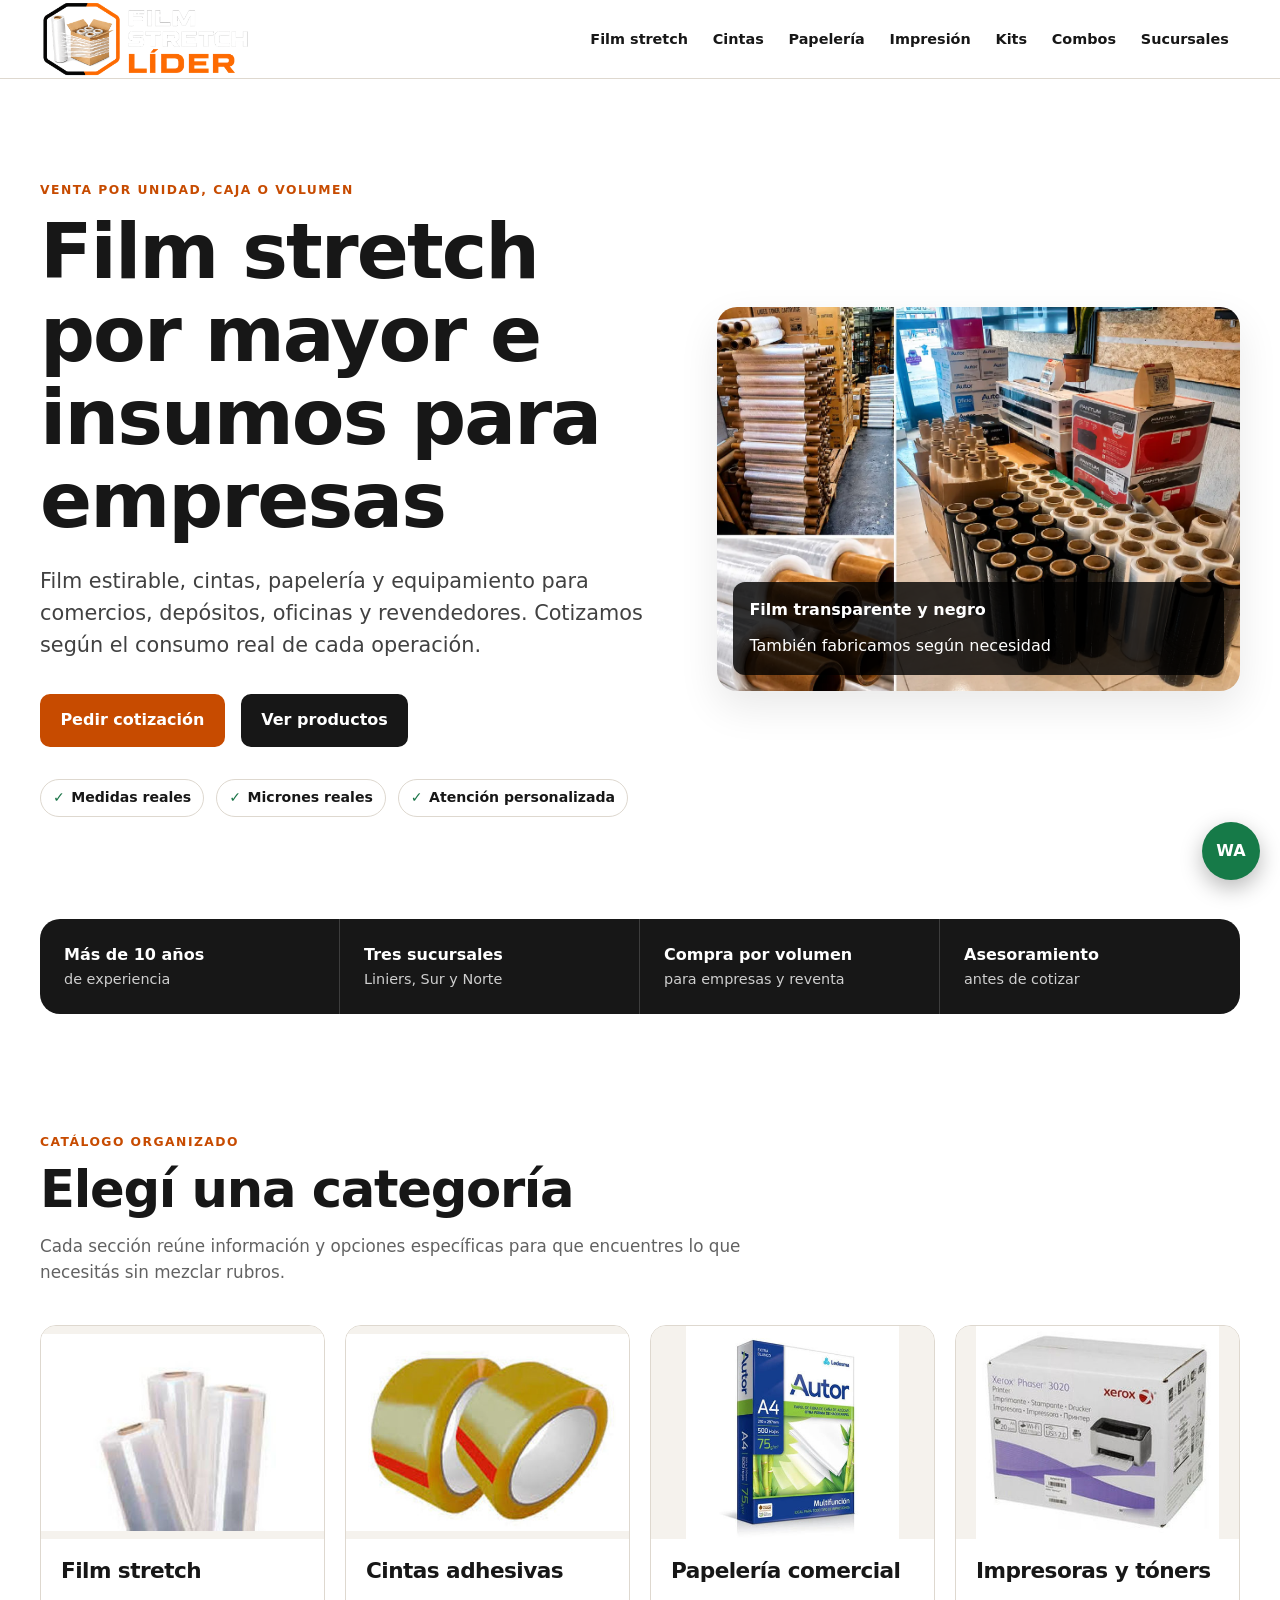
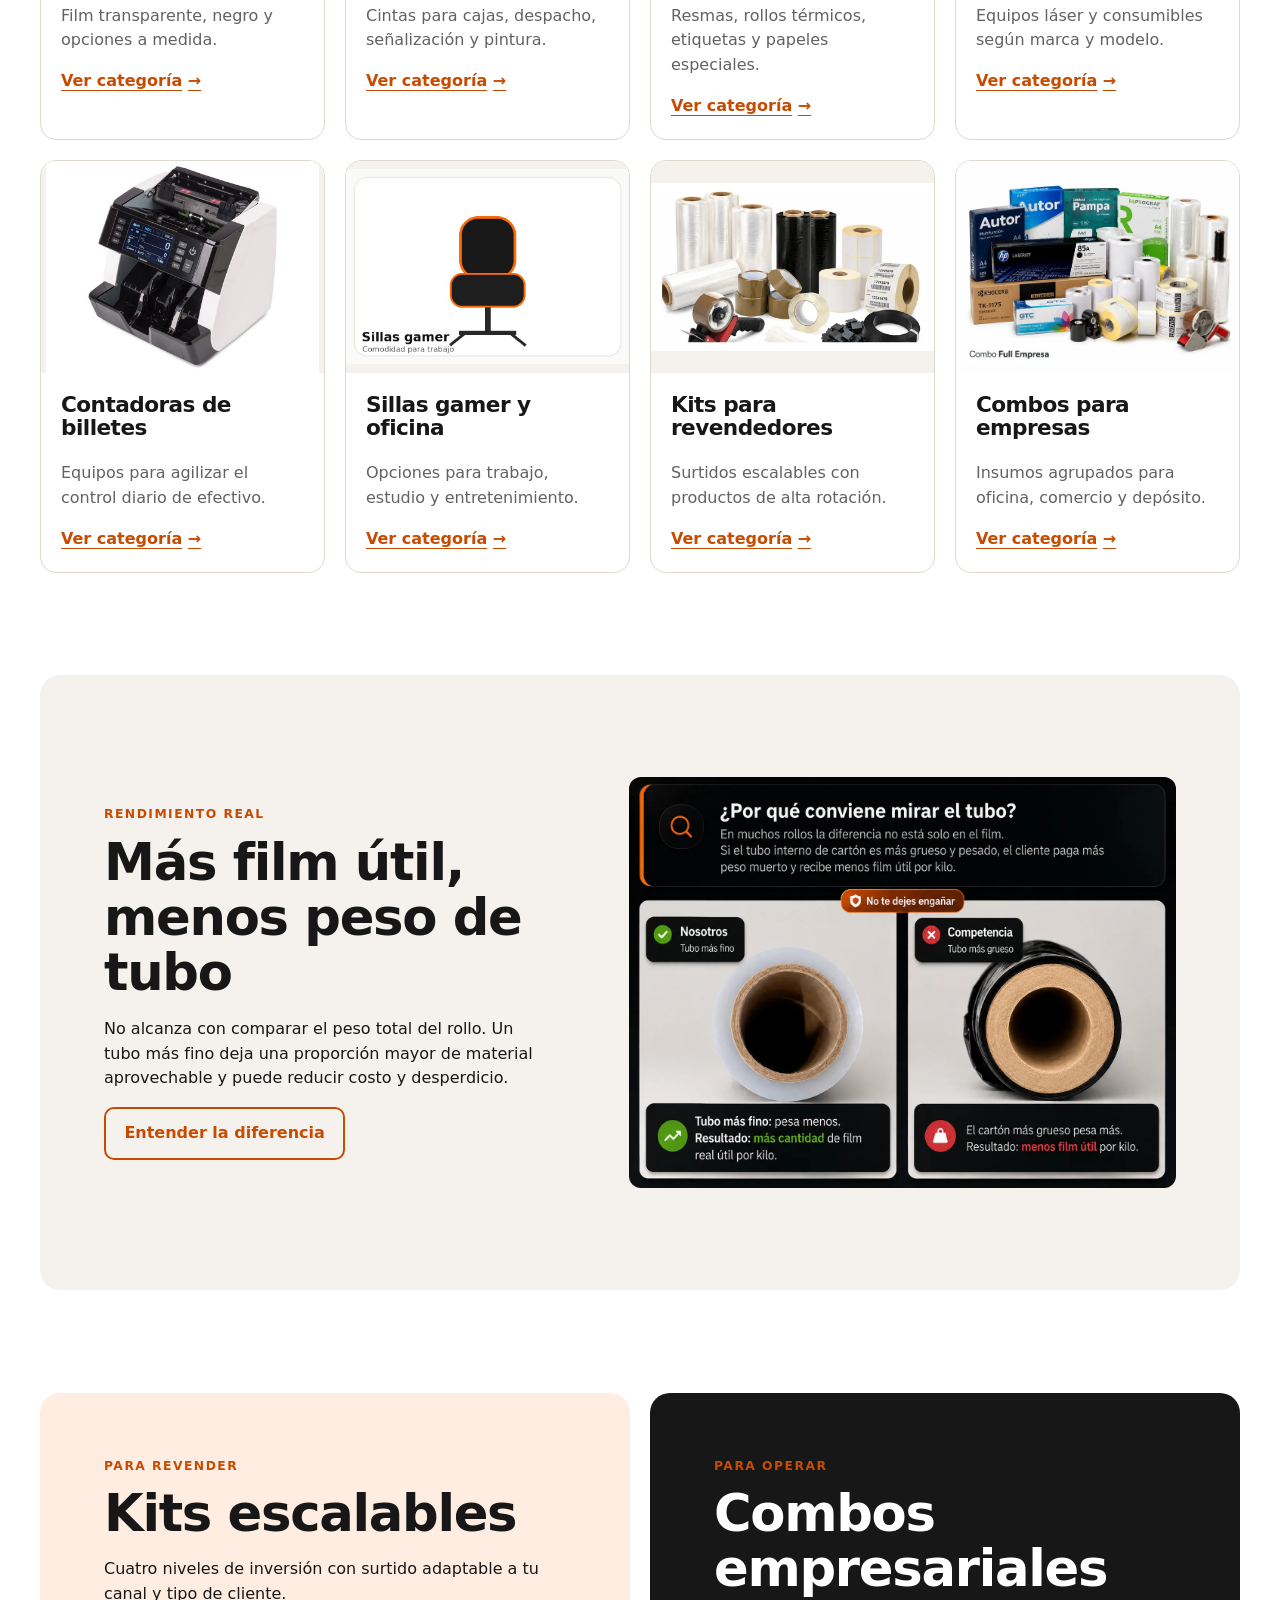
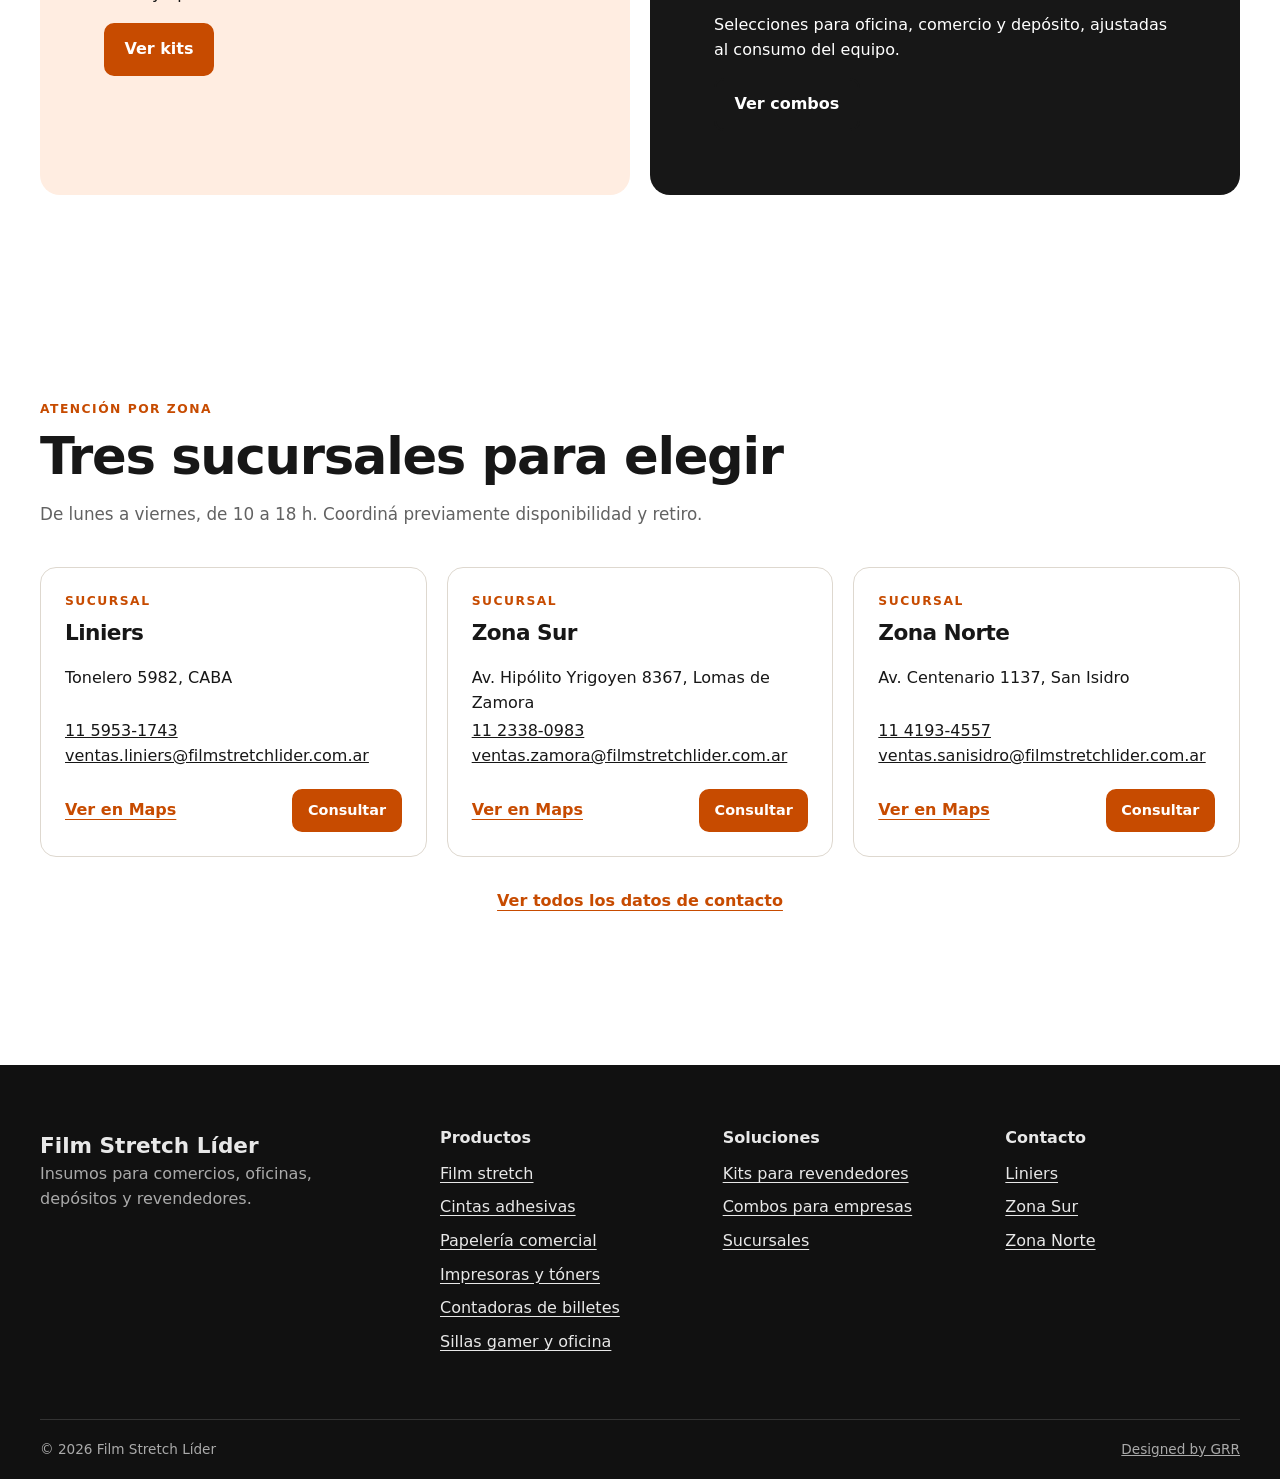
==== index.html @ 5ae06476 "Revisión integral del sitio Film Stretch Líder" ====
<!DOCTYPE html><html lang="es-AR"><head>
  <meta charset="utf-8"><meta name="viewport" content="width=device-width, initial-scale=1">
  <title>Film stretch por mayor e insumos | Film Stretch Líder</title><meta name="description" content="Film stretch por mayor y a medida, cintas, papelería, impresoras y otros insumos para comercios, depósitos, oficinas y revendedores."><meta name="robots" content="index,follow">
  <link rel="canonical" href="https://www.filmstretchlider.com.ar/"><link rel="icon" type="image/png" href="assets/favicon.png">
  <meta name="theme-color" content="#111111"><meta property="og:locale" content="es_AR"><meta property="og:type" content="website">
  <meta property="og:title" content="Film stretch por mayor e insumos | Film Stretch Líder"><meta property="og:description" content="Film stretch por mayor y a medida, cintas, papelería, impresoras y otros insumos para comercios, depósitos, oficinas y revendedores."><meta property="og:url" content="https://www.filmstretchlider.com.ar/"><meta property="og:image" content="https://www.filmstretchlider.com.ar/assets/hero-collage.webp">
  <meta name="twitter:card" content="summary_large_image"><meta name="twitter:title" content="Film stretch por mayor e insumos | Film Stretch Líder"><meta name="twitter:description" content="Film stretch por mayor y a medida, cintas, papelería, impresoras y otros insumos para comercios, depósitos, oficinas y revendedores."><meta name="twitter:image" content="https://www.filmstretchlider.com.ar/assets/hero-collage.webp">
  <link rel="stylesheet" href="styles.css">
  <script type="application/ld+json">{"@context":"https://schema.org","@graph":[{"@type":"Organization","@id":"https://www.filmstretchlider.com.ar/#organization","name":"Film Stretch Líder","url":"https://www.filmstretchlider.com.ar/","logo":"https://www.filmstretchlider.com.ar/assets/logo-filmstretchlider.png","email":"ventas.liniers@filmstretchlider.com.ar","contactPoint":[{"@type":"ContactPoint","telephone":"+54 9 11 5953-1743","contactType":"ventas","areaServed":"AR","availableLanguage":"Spanish"},{"@type":"ContactPoint","telephone":"+54 9 11 2338-0983","contactType":"ventas","areaServed":"AR","availableLanguage":"Spanish"},{"@type":"ContactPoint","telephone":"+54 9 11 4193-4557","contactType":"ventas","areaServed":"AR","availableLanguage":"Spanish"}]},{"@type":"WebSite","@id":"https://www.filmstretchlider.com.ar/#website","url":"https://www.filmstretchlider.com.ar/","name":"Film Stretch Líder","publisher":{"@id":"https://www.filmstretchlider.com.ar/#organization"},"inLanguage":"es-AR"}]}</script>
</head><body>
<header class="site-header" data-site-header>
  <a class="skip-link" href="#contenido">Saltar al contenido</a>
  <div class="header-inner">
    <a class="brand-logo" href="index.html" aria-label="Film Stretch Líder — Inicio"><img src="assets/logo-filmstretchlider.png" width="760" height="281" alt="Film Stretch Líder" fetchpriority="high" decoding="async"></a>
    <button class="menu-toggle" type="button" aria-expanded="false" aria-controls="main-nav"><span aria-hidden="true">☰</span> Menú</button>
    <nav id="main-nav" class="main-nav" aria-label="Navegación principal">
      <a href="film-stretch/">Film stretch</a><a href="cintas-adhesivas/">Cintas</a><a href="papeleria-comercial/">Papelería</a><a href="impresoras-toners/">Impresión</a><a href="kits-revendedores/">Kits</a><a href="combos-empresas/">Combos</a><a href="sucursales/">Sucursales</a>
    </nav>
  </div>
</header><main id="contenido">
  <section class="home-hero"><div class="hero-copy"><p class="kicker">Venta por unidad, caja o volumen</p><h1>Film stretch por mayor e insumos para empresas</h1><p class="lead">Film estirable, cintas, papelería y equipamiento para comercios, depósitos, oficinas y revendedores. Cotizamos según el consumo real de cada operación.</p><div class="hero-actions"><button class="button js-open-whatsapp" type="button" data-product="cotización general">Pedir cotización</button><a class="button button-dark" href="#categorias">Ver productos</a></div><ul class="check-list horizontal"><li>Medidas reales</li><li>Micrones reales</li><li>Atención personalizada</li></ul></div><div class="hero-collage"><img src="assets/hero-collage.webp" width="1200" height="882" alt="Film stretch, cintas y papelería disponibles" fetchpriority="high" decoding="async"><div><strong>Film transparente y negro</strong><span>También fabricamos según necesidad</span></div></div></section>
  <section class="proof"><div><strong>Más de 10 años</strong><span>de experiencia</span></div><div><strong>Tres sucursales</strong><span>Liniers, Sur y Norte</span></div><div><strong>Compra por volumen</strong><span>para empresas y reventa</span></div><div><strong>Asesoramiento</strong><span>antes de cotizar</span></div></section>
  <section class="section" id="categorias"><div class="section-heading"><p class="kicker">Catálogo organizado</p><h2>Elegí una categoría</h2><p>Cada sección reúne información y opciones específicas para que encuentres lo que necesitás sin mezclar rubros.</p></div><div class="category-grid"><article class="category-card"><a class="card-media" href="film-stretch/"><img src="assets/film-stretch-3rollos.jpg" width="414" height="287" alt="Film stretch" loading="lazy" decoding="async"></a><div class="card-body"><h3><a href="film-stretch/">Film stretch</a></h3><p>Film transparente, negro y opciones a medida.</p><a class="text-link" href="film-stretch/">Ver categoría <span aria-hidden="true">→</span></a></div></article><article class="category-card"><a class="card-media" href="cintas-adhesivas/"><img src="assets/cinta-embalar.jpg" width="414" height="287" alt="Cintas adhesivas" loading="lazy" decoding="async"></a><div class="card-body"><h3><a href="cintas-adhesivas/">Cintas adhesivas</a></h3><p>Cintas para cajas, despacho, señalización y pintura.</p><a class="text-link" href="cintas-adhesivas/">Ver categoría <span aria-hidden="true">→</span></a></div></article><article class="category-card"><a class="card-media" href="papeleria-comercial/"><img src="assets/autor-a4-75g.jpg" width="415" height="415" alt="Papelería comercial" loading="lazy" decoding="async"></a><div class="card-body"><h3><a href="papeleria-comercial/">Papelería comercial</a></h3><p>Resmas, rollos térmicos, etiquetas y papeles especiales.</p><a class="text-link" href="papeleria-comercial/">Ver categoría <span aria-hidden="true">→</span></a></div></article><article class="category-card"><a class="card-media" href="impresoras-toners/"><img src="assets/xerox-3020-wifi.jpg" width="415" height="362" alt="Impresoras y tóners" loading="lazy" decoding="async"></a><div class="card-body"><h3><a href="impresoras-toners/">Impresoras y tóners</a></h3><p>Equipos láser y consumibles según marca y modelo.</p><a class="text-link" href="impresoras-toners/">Ver categoría <span aria-hidden="true">→</span></a></div></article><article class="category-card"><a class="card-media" href="contadoras-billetes/"><img src="assets/contadora-billetes.jpg" width="900" height="700" alt="Contadoras de billetes" loading="lazy" decoding="async"></a><div class="card-body"><h3><a href="contadoras-billetes/">Contadoras de billetes</a></h3><p>Equipos para agilizar el control diario de efectivo.</p><a class="text-link" href="contadoras-billetes/">Ver categoría <span aria-hidden="true">→</span></a></div></article><article class="category-card"><a class="card-media" href="sillas-gamer/"><img src="assets/sillas-gamer.jpg" width="900" height="620" alt="Sillas gamer y oficina" loading="lazy" decoding="async"></a><div class="card-body"><h3><a href="sillas-gamer/">Sillas gamer y oficina</a></h3><p>Opciones para trabajo, estudio y entretenimiento.</p><a class="text-link" href="sillas-gamer/">Ver categoría <span aria-hidden="true">→</span></a></div></article><article class="category-card"><a class="card-media" href="kits-revendedores/"><img src="assets/kit-seller-final.webp" width="876" height="520" alt="Kits para revendedores" loading="lazy" decoding="async"></a><div class="card-body"><h3><a href="kits-revendedores/">Kits para revendedores</a></h3><p>Surtidos escalables con productos de alta rotación.</p><a class="text-link" href="kits-revendedores/">Ver categoría <span aria-hidden="true">→</span></a></div></article><article class="category-card"><a class="card-media" href="combos-empresas/"><img src="assets/combo-full-empresa-final.webp" width="693" height="520" alt="Combos para empresas" loading="lazy" decoding="async"></a><div class="card-body"><h3><a href="combos-empresas/">Combos para empresas</a></h3><p>Insumos agrupados para oficina, comercio y depósito.</p><a class="text-link" href="combos-empresas/">Ver categoría <span aria-hidden="true">→</span></a></div></article></div></section>
  <section class="section comparison"><div><p class="kicker">Rendimiento real</p><h2>Más film útil, menos peso de tubo</h2><p>No alcanza con comparar el peso total del rollo. Un tubo más fino deja una proporción mayor de material aprovechable y puede reducir costo y desperdicio.</p><a class="button button-outline" href="film-stretch/">Entender la diferencia</a></div><img src="assets/comparativa-tubos-filmstretchlider-final.webp" width="1448" height="1086" alt="Comparación real de tubos de film stretch" loading="lazy" decoding="async"></section>
  <section class="section audience"><article><p class="kicker">Para revender</p><h2>Kits escalables</h2><p>Cuatro niveles de inversión con surtido adaptable a tu canal y tipo de cliente.</p><a class="button" href="kits-revendedores/">Ver kits</a></article><article><p class="kicker">Para operar</p><h2>Combos empresariales</h2><p>Selecciones para oficina, comercio y depósito, ajustadas al consumo del equipo.</p><a class="button button-dark" href="combos-empresas/">Ver combos</a></article></section>
  <section class="section" id="sucursales"><div class="section-heading"><p class="kicker">Atención por zona</p><h2>Tres sucursales para elegir</h2><p>De lunes a viernes, de 10 a 18 h. Coordiná previamente disponibilidad y retiro.</p></div><div class="branch-grid"><article class="branch-card"><p class="kicker">Sucursal</p><h3>Liniers</h3><address>Tonelero 5982, CABA</address><p><a href="tel:+5491159531743">11&nbsp;5953&#8209;1743</a><br><a href="mailto:ventas.liniers@filmstretchlider.com.ar">ventas.liniers@filmstretchlider.com.ar</a></p><div><a class="text-link" href="https://www.google.com/maps/search/?api=1&query=Tonelero+5982+CABA" target="_blank" rel="noopener noreferrer">Ver en Maps</a><button class="button button-small js-open-whatsapp" type="button" data-product="consulta para Liniers">Consultar</button></div></article><article class="branch-card"><p class="kicker">Sucursal</p><h3>Zona Sur</h3><address>Av. Hipólito Yrigoyen 8367, Lomas de Zamora</address><p><a href="tel:+5491123380983">11&nbsp;2338&#8209;0983</a><br><a href="mailto:ventas.zamora@filmstretchlider.com.ar">ventas.zamora@filmstretchlider.com.ar</a></p><div><a class="text-link" href="https://www.google.com/maps/search/?api=1&query=Av+Hipolito+Yrigoyen+8367+Lomas+de+Zamora" target="_blank" rel="noopener noreferrer">Ver en Maps</a><button class="button button-small js-open-whatsapp" type="button" data-product="consulta para Zona Sur">Consultar</button></div></article><article class="branch-card"><p class="kicker">Sucursal</p><h3>Zona Norte</h3><address>Av. Centenario 1137, San Isidro</address><p><a href="tel:+5491141934557">11&nbsp;4193&#8209;4557</a><br><a href="mailto:ventas.sanisidro@filmstretchlider.com.ar">ventas.sanisidro@filmstretchlider.com.ar</a></p><div><a class="text-link" href="https://www.google.com/maps/search/?api=1&query=Av+Centenario+1137+San+Isidro" target="_blank" rel="noopener noreferrer">Ver en Maps</a><button class="button button-small js-open-whatsapp" type="button" data-product="consulta para Zona Norte">Consultar</button></div></article></div><div class="center"><a class="text-link" href="sucursales/">Ver todos los datos de contacto</a></div></section>
</main><footer class="site-footer">
  <div class="footer-grid">
    <div><a class="footer-logo" href="index.html">Film Stretch Líder</a><p>Insumos para comercios, oficinas, depósitos y revendedores.</p></div>
    <div><h2>Productos</h2><ul><li><a href="film-stretch/">Film stretch</a></li><li><a href="cintas-adhesivas/">Cintas adhesivas</a></li><li><a href="papeleria-comercial/">Papelería comercial</a></li><li><a href="impresoras-toners/">Impresoras y tóners</a></li><li><a href="contadoras-billetes/">Contadoras de billetes</a></li><li><a href="sillas-gamer/">Sillas gamer y oficina</a></li></ul></div>
    <div><h2>Soluciones</h2><ul><li><a href="kits-revendedores/">Kits para revendedores</a></li><li><a href="combos-empresas/">Combos para empresas</a></li><li><a href="sucursales/">Sucursales</a></li></ul></div>
    <div><h2>Contacto</h2><ul><li><a href="mailto:ventas.liniers@filmstretchlider.com.ar">Liniers</a></li><li><a href="mailto:ventas.zamora@filmstretchlider.com.ar">Zona Sur</a></li><li><a href="mailto:ventas.sanisidro@filmstretchlider.com.ar">Zona Norte</a></li></ul></div>
  </div>
  <div class="footer-bottom"><span>© 2026 Film Stretch Líder</span><a href="https://www.instagram.com/gonzaloramonrios/" target="_blank" rel="noopener noreferrer">Designed by GRR</a></div>
</footer><button class="floating-whatsapp js-open-whatsapp" type="button" data-product="consulta general" aria-label="Consultar por WhatsApp"><span aria-hidden="true">WA</span></button>
<div class="whatsapp-modal" hidden>
  <div class="modal-backdrop" data-close-modal></div>
  <section class="modal-panel" role="dialog" aria-modal="true" aria-labelledby="whatsapp-title" aria-describedby="whatsapp-product">
    <button class="modal-close" type="button" data-close-modal aria-label="Cerrar">×</button>
    <p class="kicker">Atención personalizada</p><h2 id="whatsapp-title">Elegí una sucursal</h2>
    <p id="whatsapp-product" data-modal-product>Consulta general</p>
    <div class="branch-options"><a href="#" data-whatsapp data-phone="5491159531743" data-branch="Liniers"><strong>Liniers</strong><span>11 5953-1743</span></a><a href="#" data-whatsapp data-phone="5491123380983" data-branch="Zona Sur"><strong>Zona Sur</strong><span>11 2338-0983</span></a><a href="#" data-whatsapp data-phone="5491141934557" data-branch="Zona Norte"><strong>Zona Norte</strong><span>11 4193-4557</span></a></div>
    <p class="modal-note">El mensaje incluirá el producto consultado para agilizar la respuesta.</p>
  </section>
</div>
<script src="script.js" defer></script></body></html>
---- styles.css ----
:root{--ink:#171717;--muted:#626262;--paper:#fff;--soft:#f5f2ed;--line:#ded8cf;--orange:#c74b00;--orange-light:#ff7a22;--green:#197447;--radius:20px;--shadow:0 16px 40px rgba(0,0,0,.09);--max:1200px}*{box-sizing:border-box}html{scroll-behavior:smooth}body{margin:0;color:var(--ink);background:var(--paper);font-family:Inter,ui-sans-serif,system-ui,-apple-system,BlinkMacSystemFont,"Segoe UI",sans-serif;line-height:1.55}body.modal-open{overflow:hidden}a{color:inherit}img{display:block;max-width:100%;height:auto}button,a{touch-action:manipulation}button{font:inherit}.skip-link{position:fixed;z-index:1000;left:1rem;top:1rem;transform:translateY(-180%);padding:.7rem 1rem;color:#fff;background:#111;border-radius:8px}.skip-link:focus{transform:none}.site-header{position:sticky;z-index:100;top:0;background:rgba(255,255,255,.95);border-bottom:1px solid var(--line);backdrop-filter:blur(12px)}.header-inner{width:min(calc(100% - 2rem),var(--max));min-height:78px;margin:auto;display:flex;align-items:center;gap:1.5rem}.brand-logo{flex:0 0 210px}.brand-logo img{width:210px;height:auto}.main-nav{margin-left:auto;display:flex;align-items:center;justify-content:flex-end;gap:.15rem;flex-wrap:wrap}.main-nav a{padding:.55rem .7rem;text-decoration:none;font-size:.9rem;font-weight:700;border-radius:999px}.main-nav a:hover,.main-nav a:focus-visible,.main-nav a[aria-current=page]{background:var(--soft);color:var(--orange)}.menu-toggle{display:none;margin-left:auto;border:1px solid var(--line);background:#fff;border-radius:10px;padding:.55rem .8rem;font-weight:800}.home-hero,.category-hero,.section,.proof,.breadcrumbs,.footer-grid,.footer-bottom{width:min(calc(100% - 2rem),var(--max));margin-inline:auto}.home-hero,.category-hero{display:grid;grid-template-columns:1.08fr .92fr;align-items:center;gap:clamp(2rem,5vw,5rem);padding:clamp(3.5rem,8vw,7.5rem) 0}.category-hero{padding-block:3.5rem}.kicker{margin:0 0 .65rem;color:var(--orange);font-size:.77rem;font-weight:900;letter-spacing:.12em;text-transform:uppercase}h1,h2,h3,p{margin-top:0}h1,h2,h3{line-height:1.08;letter-spacing:-.025em}h1{font-size:clamp(2.7rem,6vw,5.8rem);margin-bottom:1.4rem;max-width:13ch}.category-hero h1{font-size:clamp(2.5rem,5vw,4.7rem)}h2{font-size:clamp(2rem,4vw,3.6rem);margin-bottom:1rem}h3{font-size:1.35rem}.lead{font-size:clamp(1.05rem,2vw,1.3rem);color:#414141;max-width:63ch}.hero-actions{display:flex;align-items:center;gap:1rem;flex-wrap:wrap;margin:2rem 0}.button{display:inline-flex;align-items:center;justify-content:center;min-height:48px;padding:.75rem 1.15rem;border:2px solid var(--orange);border-radius:10px;color:#fff;background:var(--orange);font-weight:850;text-decoration:none;cursor:pointer}.button:hover,.button:focus-visible{filter:brightness(.88)}.button-dark{border-color:#171717;background:#171717}.button-outline{color:var(--orange);background:transparent}.button-small{min-height:40px;padding:.55rem .85rem;font-size:.9rem}.text-link{display:inline-flex;align-items:center;gap:.35rem;color:var(--orange);font-weight:850;text-underline-offset:4px}.check-list{display:flex;gap:.75rem;flex-wrap:wrap;margin:1.5rem 0 0;padding:0;list-style:none}.check-list li{padding:.45rem .75rem;border:1px solid var(--line);border-radius:999px;background:#fff;font-size:.88rem;font-weight:750}.check-list li::before{content:"✓";margin-right:.4rem;color:var(--green);font-weight:900}.hero-collage,.category-visual{position:relative;overflow:hidden;border-radius:var(--radius);background:var(--soft);box-shadow:var(--shadow)}.hero-collage>img{aspect-ratio:1.36;object-fit:cover}.hero-collage>div{position:absolute;right:1rem;bottom:1rem;left:1rem;padding:1rem;border-radius:12px;color:#fff;background:rgba(0,0,0,.8);display:flex;justify-content:space-between;gap:.75rem;flex-wrap:wrap}.category-visual{max-height:560px}.category-visual img{width:100%;height:100%;max-height:560px;object-fit:contain}.proof{display:grid;grid-template-columns:repeat(4,1fr);margin-bottom:1rem;border-radius:var(--radius);color:#fff;background:#171717}.proof div{padding:1.5rem;border-right:1px solid #3d3d3d}.proof div:last-child{border:0}.proof strong,.proof span{display:block}.proof span{color:#cfcfcf;font-size:.9rem}.section{padding-block:clamp(4rem,8vw,7rem)}.section-heading{max-width:760px;margin-bottom:2.5rem}.section-heading>p:last-child{color:var(--muted);font-size:1.05rem}.category-grid{display:grid;grid-template-columns:repeat(4,1fr);gap:1.25rem}.category-card,.product-card{overflow:hidden;border:1px solid var(--line);border-radius:16px;background:#fff;transition:transform .2s,box-shadow .2s}.category-card:hover,.product-card:hover{transform:translateY(-3px);box-shadow:var(--shadow)}.card-media{display:block;aspect-ratio:4/3;overflow:hidden;background:var(--soft)}.card-media img{width:100%;height:100%;object-fit:contain}.card-body{padding:1.25rem}.card-body h3 a{text-decoration:none}.card-body p{color:var(--muted)}.product-grid{display:grid;grid-template-columns:repeat(3,1fr);gap:1.25rem}.product-grid .product-card:only-child{max-width:390px}.price{margin-bottom:.2rem!important;color:var(--ink)!important;font-size:1.45rem;font-weight:900}.saving{display:inline-block;margin-bottom:1rem!important;padding:.25rem .55rem;border-radius:6px;color:#0d5c35!important;background:#e3f4ea;font-size:.85rem;font-weight:800}.comparison,.guide{display:grid;grid-template-columns:.9fr 1.1fr;gap:clamp(2rem,6vw,5rem);align-items:center;border-radius:var(--radius);background:var(--soft);padding-inline:clamp(1.5rem,5vw,4rem)}.comparison img,.guide img{max-height:520px;width:100%;object-fit:contain;border-radius:12px}.audience{display:grid;grid-template-columns:1fr 1fr;gap:1.25rem}.audience article{padding:clamp(2rem,5vw,4rem);border-radius:var(--radius);background:#ffede1}.audience article:last-child{color:#fff;background:#171717}.audience p{max-width:48ch}.branch-grid{display:grid;grid-template-columns:repeat(3,1fr);gap:1.25rem}.branch-card{padding:1.5rem;border:1px solid var(--line);border-radius:16px}.branch-card address{min-height:3.3rem;font-style:normal}.branch-card>div{display:flex;align-items:center;justify-content:space-between;gap:1rem;margin-top:1.25rem}.center{text-align:center;margin-top:2rem}.breadcrumbs{display:flex;gap:.65rem;padding-top:1.5rem;color:var(--muted);font-size:.9rem}.breadcrumbs a{color:var(--orange)}.disclaimer{padding:1rem 1.25rem;margin:-1rem 0 2rem;border-left:4px solid var(--orange);background:#fff3ea}.guide-mark{display:grid;place-items:center;width:220px;aspect-ratio:1;margin:auto;border-radius:50%;color:#fff;background:var(--green);font-size:7rem;font-weight:900}.link-grid{display:grid;grid-template-columns:repeat(4,1fr);gap:1rem}.link-grid a{padding:1.25rem;border:1px solid var(--line);border-radius:12px;text-decoration:none}.link-grid span,.link-grid small{display:block}.link-grid span{margin-bottom:.4rem;color:var(--orange);font-weight:850}.link-grid small{color:var(--muted)}.site-footer{margin-top:3rem;color:#e8e8e8;background:#111}.footer-grid{display:grid;grid-template-columns:1.5fr repeat(3,1fr);gap:3rem;padding-block:4rem}.footer-logo{font-size:1.35rem;font-weight:900;text-decoration:none}.footer-grid h2{font-size:1rem;letter-spacing:0}.footer-grid ul{margin:0;padding:0;list-style:none}.footer-grid li+li{margin-top:.55rem}.footer-grid a{color:inherit;text-underline-offset:3px}.footer-grid p{color:#aaa}.footer-bottom{display:flex;justify-content:space-between;padding-block:1.2rem;border-top:1px solid #333;color:#aaa;font-size:.85rem}.floating-whatsapp{position:fixed;z-index:90;right:1.25rem;bottom:1.25rem;width:58px;aspect-ratio:1;border:0;border-radius:50%;color:#fff;background:#167a48;box-shadow:0 8px 22px rgba(0,0,0,.28);font-weight:900;cursor:pointer}.whatsapp-modal{position:fixed;z-index:500;inset:0}.whatsapp-modal[hidden]{display:none}.modal-backdrop{position:absolute;inset:0;background:rgba(0,0,0,.68)}.modal-panel{position:absolute;top:50%;left:50%;width:min(calc(100% - 2rem),520px);transform:translate(-50%,-50%);padding:2rem;border-radius:18px;background:#fff;box-shadow:var(--shadow)}.modal-close{position:absolute;right:.75rem;top:.5rem;border:0;background:transparent;font-size:2rem;cursor:pointer}.branch-options{display:grid;gap:.75rem;margin:1.5rem 0}.branch-options a{display:flex;justify-content:space-between;padding:1rem;border:1px solid var(--line);border-radius:10px;text-decoration:none}.branch-options a:hover,.branch-options a:focus-visible{border-color:var(--green);background:#eef8f2}.branch-options span{color:var(--muted)}.modal-note{margin:0;color:var(--muted);font-size:.9rem}:focus-visible{outline:3px solid #0a66c2;outline-offset:3px}@media(max-width:1000px){.category-grid{grid-template-columns:repeat(2,1fr)}.product-grid{grid-template-columns:repeat(2,1fr)}.proof{grid-template-columns:repeat(2,1fr)}.proof div:nth-child(2){border-right:0}.proof div:nth-child(-n+2){border-bottom:1px solid #3d3d3d}.branch-grid{grid-template-columns:1fr 1fr}.footer-grid{grid-template-columns:1.4fr 1fr}.link-grid{grid-template-columns:repeat(2,1fr)}}@media(max-width:860px){.menu-toggle{display:block}.header-inner{min-height:70px;flex-wrap:wrap;padding-block:.55rem}.brand-logo{flex-basis:190px}.brand-logo img{width:190px}.main-nav{display:none;flex-basis:100%;margin:0;padding:.5rem 0 .8rem;grid-template-columns:1fr 1fr}.main-nav.is-open{display:grid}.main-nav a{border-radius:8px}.home-hero,.category-hero,.comparison,.guide{grid-template-columns:1fr}.home-hero{padding-top:3rem}.hero-collage,.category-visual{order:-1}.category-visual{max-height:380px}.category-visual img{max-height:380px}.comparison img,.guide img{order:-1}.audience{grid-template-columns:1fr}.footer-grid{gap:2rem}}@media(max-width:620px){.home-hero,.category-hero,.section{width:min(calc(100% - 1.25rem),var(--max))}h1{font-size:2.55rem}.hero-actions .button{width:100%}.check-list.horizontal{display:grid}.proof{width:calc(100% - 1.25rem);grid-template-columns:1fr}.proof div{border-right:0;border-bottom:1px solid #3d3d3d!important}.category-grid,.product-grid,.branch-grid,.link-grid,.footer-grid{grid-template-columns:1fr}.branch-card address{min-height:0}.comparison,.guide{padding-inline:1rem}.footer-grid{padding-block:3rem}.footer-bottom{flex-direction:column;gap:.5rem}.hero-collage>div{position:static;border-radius:0}.modal-panel{padding:1.4rem}.branch-options a{flex-direction:column}}
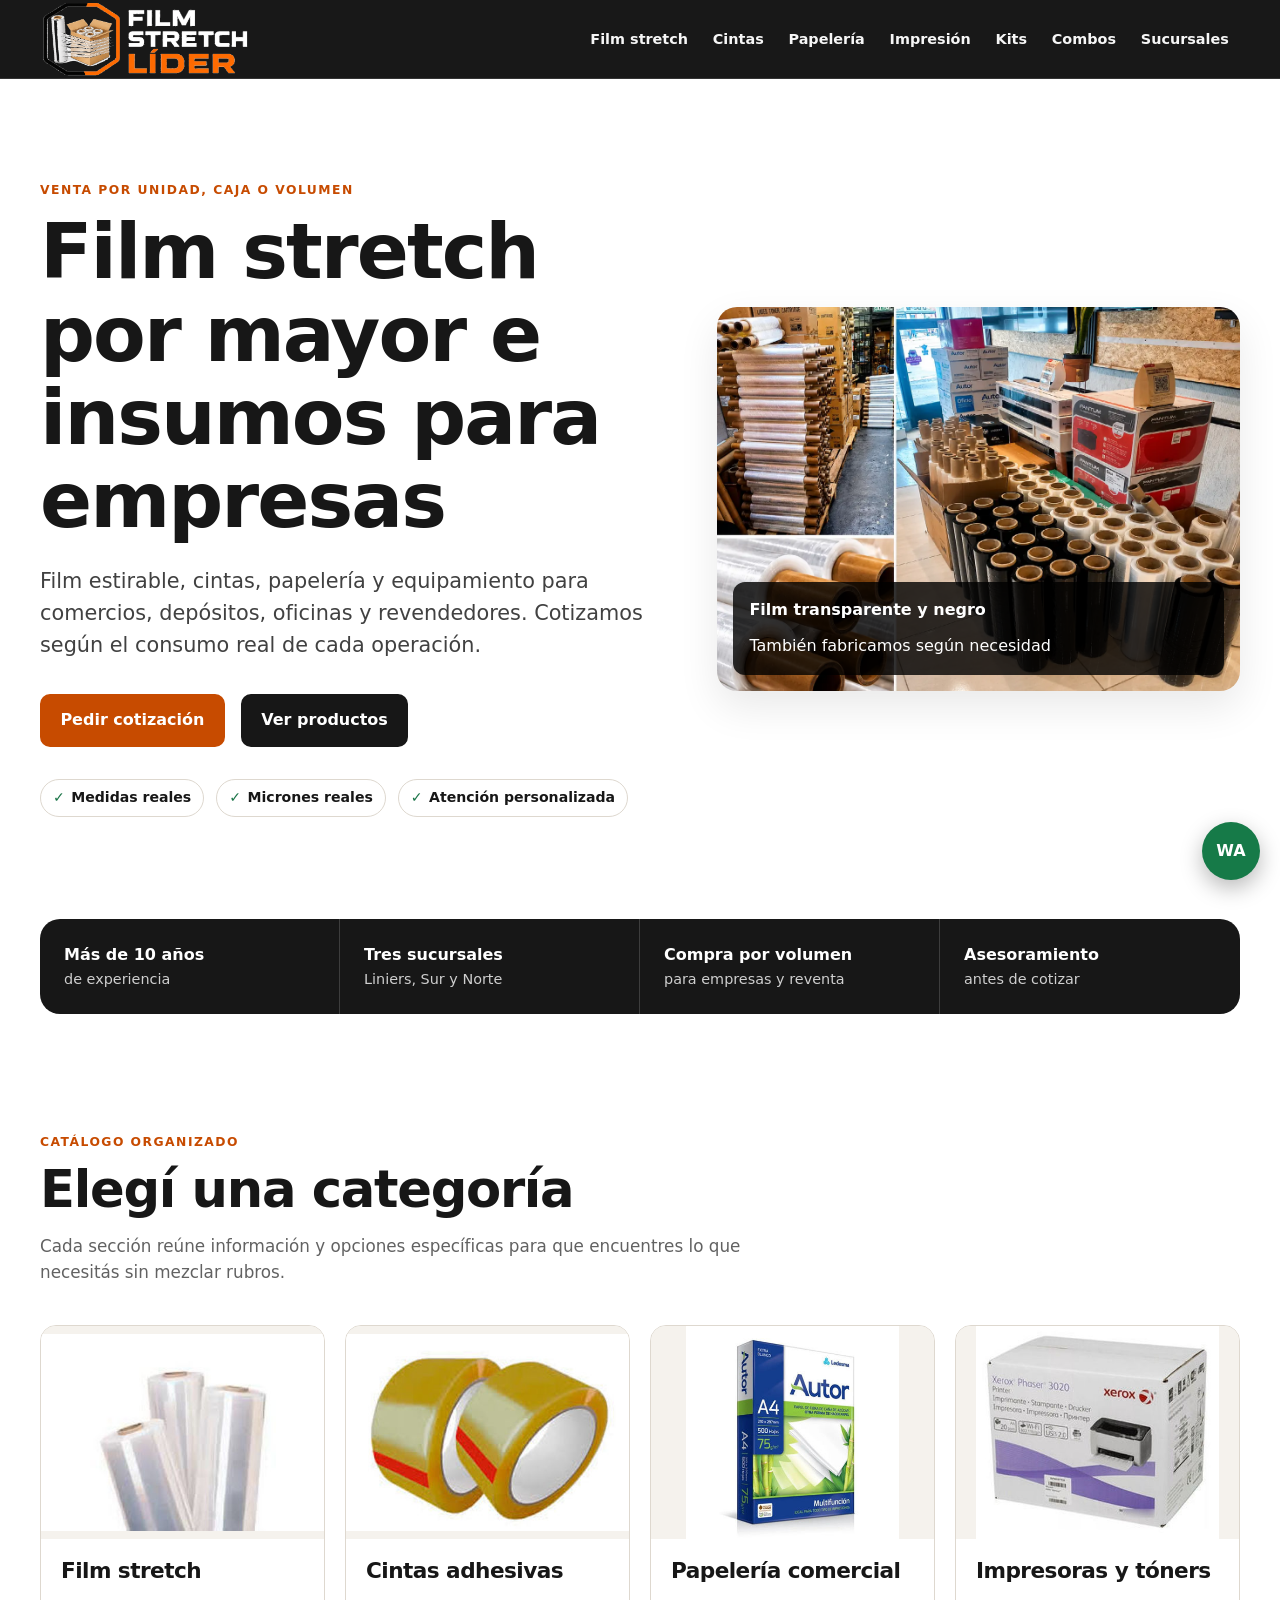
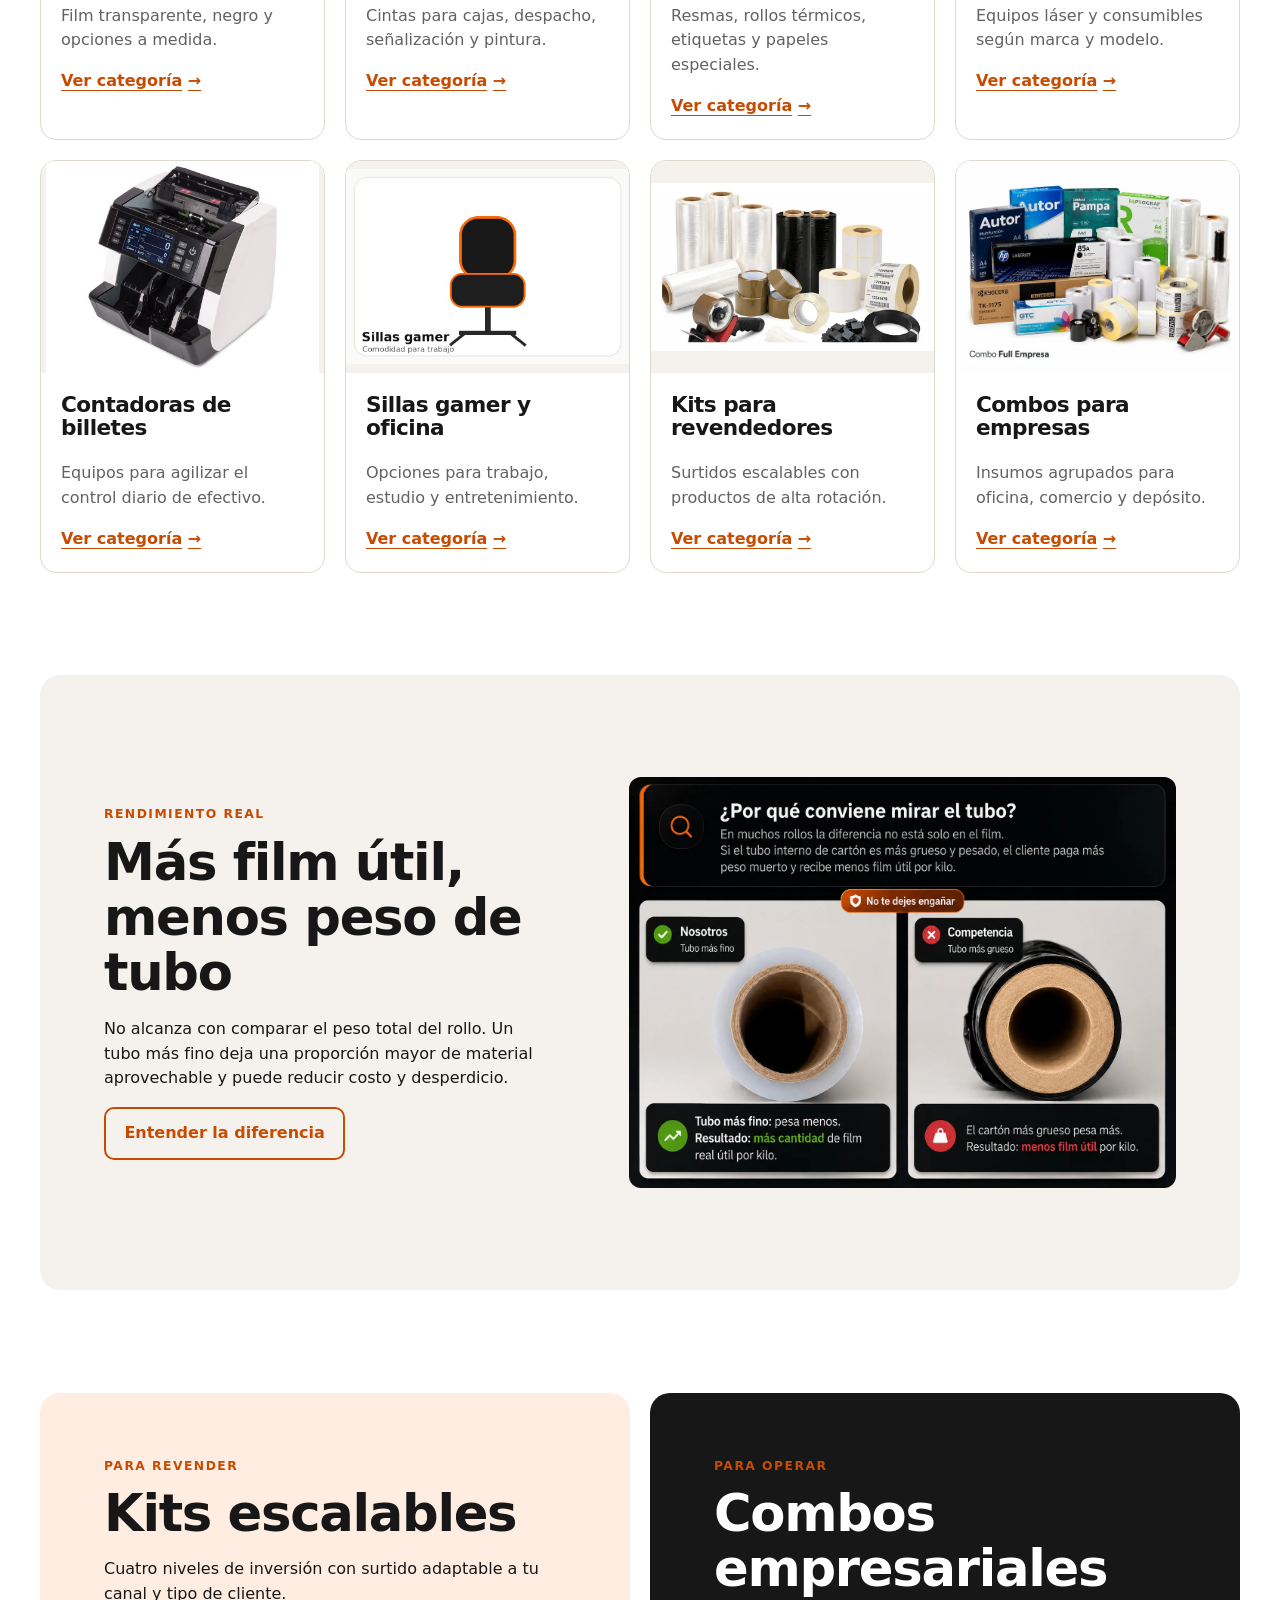
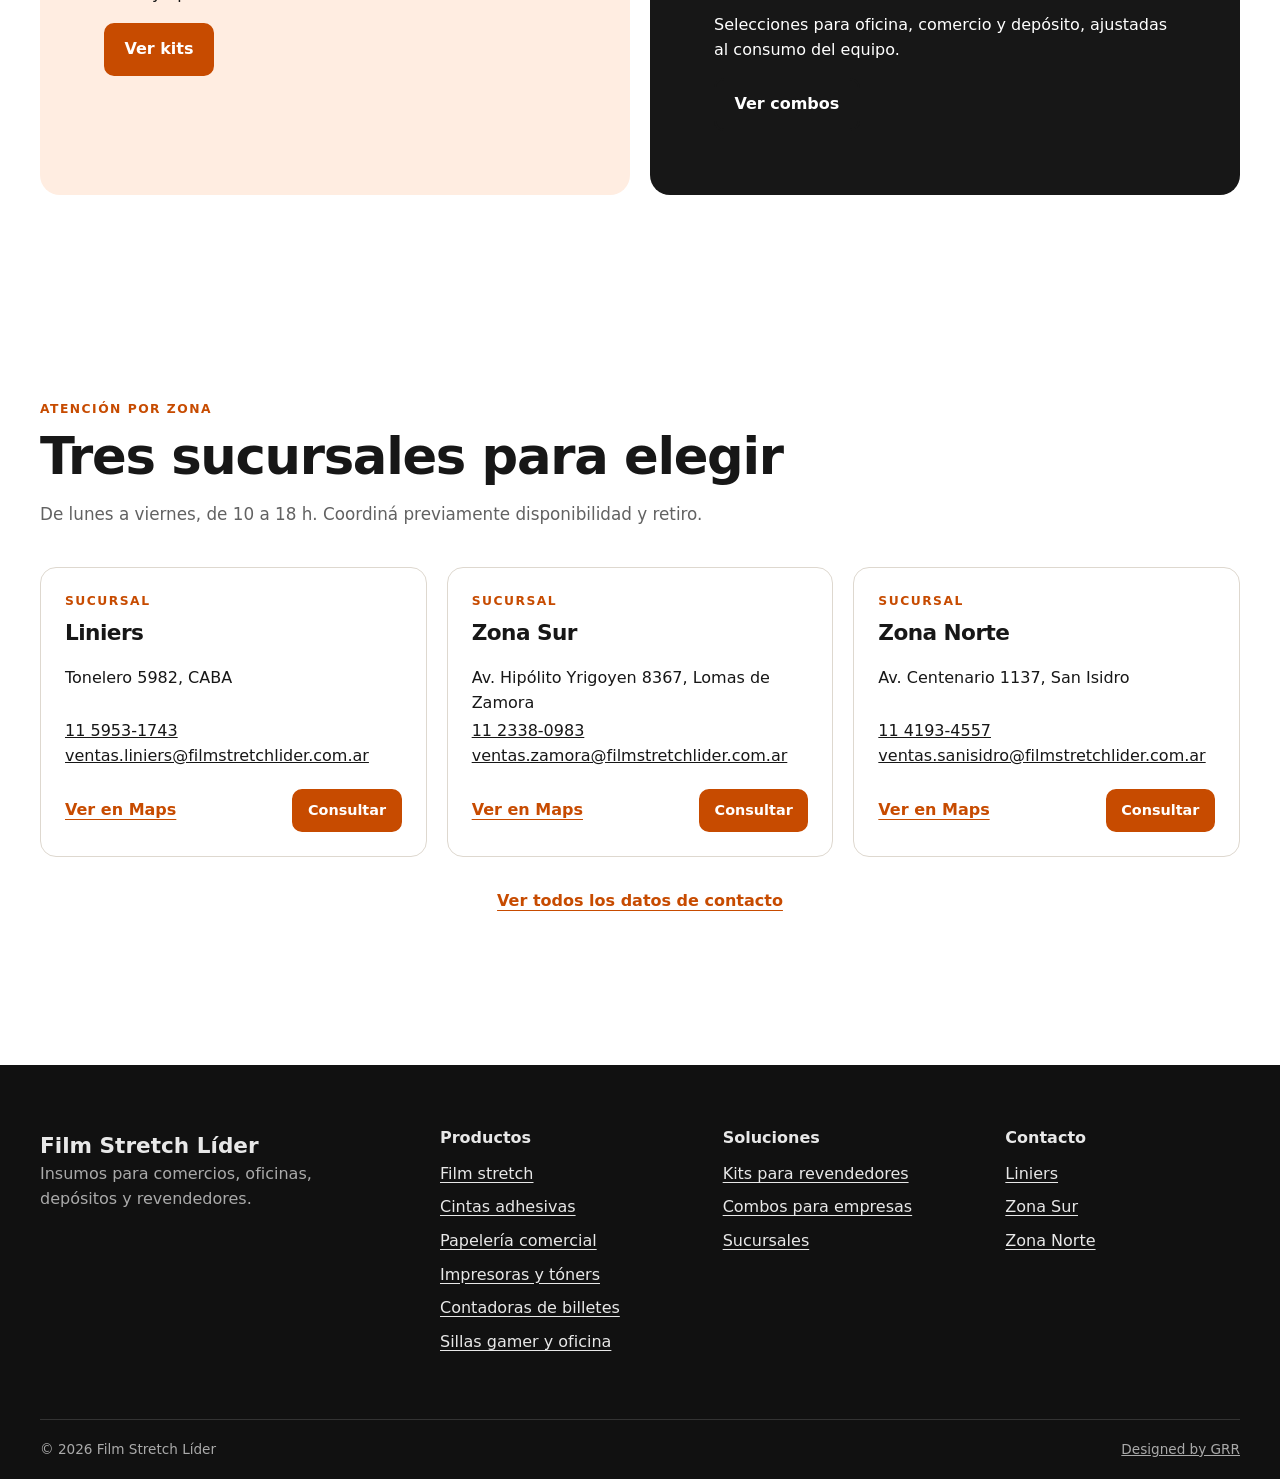
==== commit 72a46183: "Evitar caché obsoleta en estilos" ====
--- a/index.html
+++ b/index.html
@@ -5,7 +5,7 @@
   <meta name="theme-color" content="#111111"><meta property="og:locale" content="es_AR"><meta property="og:type" content="website">
   <meta property="og:title" content="Film stretch por mayor e insumos | Film Stretch Líder"><meta property="og:description" content="Film stretch por mayor y a medida, cintas, papelería, impresoras y otros insumos para comercios, depósitos, oficinas y revendedores."><meta property="og:url" content="https://www.filmstretchlider.com.ar/"><meta property="og:image" content="https://www.filmstretchlider.com.ar/assets/hero-collage.webp">
   <meta name="twitter:card" content="summary_large_image"><meta name="twitter:title" content="Film stretch por mayor e insumos | Film Stretch Líder"><meta name="twitter:description" content="Film stretch por mayor y a medida, cintas, papelería, impresoras y otros insumos para comercios, depósitos, oficinas y revendedores."><meta name="twitter:image" content="https://www.filmstretchlider.com.ar/assets/hero-collage.webp">
-  <link rel="stylesheet" href="styles.css">
+  <link rel="stylesheet" href="styles.css?v=20260719a">
   <script type="application/ld+json">{"@context":"https://schema.org","@graph":[{"@type":"Organization","@id":"https://www.filmstretchlider.com.ar/#organization","name":"Film Stretch Líder","url":"https://www.filmstretchlider.com.ar/","logo":"https://www.filmstretchlider.com.ar/assets/logo-filmstretchlider.png","email":"ventas.liniers@filmstretchlider.com.ar","contactPoint":[{"@type":"ContactPoint","telephone":"+54 9 11 5953-1743","contactType":"ventas","areaServed":"AR","availableLanguage":"Spanish"},{"@type":"ContactPoint","telephone":"+54 9 11 2338-0983","contactType":"ventas","areaServed":"AR","availableLanguage":"Spanish"},{"@type":"ContactPoint","telephone":"+54 9 11 4193-4557","contactType":"ventas","areaServed":"AR","availableLanguage":"Spanish"}]},{"@type":"WebSite","@id":"https://www.filmstretchlider.com.ar/#website","url":"https://www.filmstretchlider.com.ar/","name":"Film Stretch Líder","publisher":{"@id":"https://www.filmstretchlider.com.ar/#organization"},"inLanguage":"es-AR"}]}</script>
 </head><body>
 <header class="site-header" data-site-header>
--- a/styles.css
+++ b/styles.css
@@ -1 +1,753 @@
-:root{--ink:#171717;--muted:#626262;--paper:#fff;--soft:#f5f2ed;--line:#ded8cf;--orange:#c74b00;--orange-light:#ff7a22;--green:#197447;--radius:20px;--shadow:0 16px 40px rgba(0,0,0,.09);--max:1200px}*{box-sizing:border-box}html{scroll-behavior:smooth}body{margin:0;color:var(--ink);background:var(--paper);font-family:Inter,ui-sans-serif,system-ui,-apple-system,BlinkMacSystemFont,"Segoe UI",sans-serif;line-height:1.55}body.modal-open{overflow:hidden}a{color:inherit}img{display:block;max-width:100%;height:auto}button,a{touch-action:manipulation}button{font:inherit}.skip-link{position:fixed;z-index:1000;left:1rem;top:1rem;transform:translateY(-180%);padding:.7rem 1rem;color:#fff;background:#111;border-radius:8px}.skip-link:focus{transform:none}.site-header{position:sticky;z-index:100;top:0;background:rgba(255,255,255,.95);border-bottom:1px solid var(--line);backdrop-filter:blur(12px)}.header-inner{width:min(calc(100% - 2rem),var(--max));min-height:78px;margin:auto;display:flex;align-items:center;gap:1.5rem}.brand-logo{flex:0 0 210px}.brand-logo img{width:210px;height:auto}.main-nav{margin-left:auto;display:flex;align-items:center;justify-content:flex-end;gap:.15rem;flex-wrap:wrap}.main-nav a{padding:.55rem .7rem;text-decoration:none;font-size:.9rem;font-weight:700;border-radius:999px}.main-nav a:hover,.main-nav a:focus-visible,.main-nav a[aria-current=page]{background:var(--soft);color:var(--orange)}.menu-toggle{display:none;margin-left:auto;border:1px solid var(--line);background:#fff;border-radius:10px;padding:.55rem .8rem;font-weight:800}.home-hero,.category-hero,.section,.proof,.breadcrumbs,.footer-grid,.footer-bottom{width:min(calc(100% - 2rem),var(--max));margin-inline:auto}.home-hero,.category-hero{display:grid;grid-template-columns:1.08fr .92fr;align-items:center;gap:clamp(2rem,5vw,5rem);padding:clamp(3.5rem,8vw,7.5rem) 0}.category-hero{padding-block:3.5rem}.kicker{margin:0 0 .65rem;color:var(--orange);font-size:.77rem;font-weight:900;letter-spacing:.12em;text-transform:uppercase}h1,h2,h3,p{margin-top:0}h1,h2,h3{line-height:1.08;letter-spacing:-.025em}h1{font-size:clamp(2.7rem,6vw,5.8rem);margin-bottom:1.4rem;max-width:13ch}.category-hero h1{font-size:clamp(2.5rem,5vw,4.7rem)}h2{font-size:clamp(2rem,4vw,3.6rem);margin-bottom:1rem}h3{font-size:1.35rem}.lead{font-size:clamp(1.05rem,2vw,1.3rem);color:#414141;max-width:63ch}.hero-actions{display:flex;align-items:center;gap:1rem;flex-wrap:wrap;margin:2rem 0}.button{display:inline-flex;align-items:center;justify-content:center;min-height:48px;padding:.75rem 1.15rem;border:2px solid var(--orange);border-radius:10px;color:#fff;background:var(--orange);font-weight:850;text-decoration:none;cursor:pointer}.button:hover,.button:focus-visible{filter:brightness(.88)}.button-dark{border-color:#171717;background:#171717}.button-outline{color:var(--orange);background:transparent}.button-small{min-height:40px;padding:.55rem .85rem;font-size:.9rem}.text-link{display:inline-flex;align-items:center;gap:.35rem;color:var(--orange);font-weight:850;text-underline-offset:4px}.check-list{display:flex;gap:.75rem;flex-wrap:wrap;margin:1.5rem 0 0;padding:0;list-style:none}.check-list li{padding:.45rem .75rem;border:1px solid var(--line);border-radius:999px;background:#fff;font-size:.88rem;font-weight:750}.check-list li::before{content:"✓";margin-right:.4rem;color:var(--green);font-weight:900}.hero-collage,.category-visual{position:relative;overflow:hidden;border-radius:var(--radius);background:var(--soft);box-shadow:var(--shadow)}.hero-collage>img{aspect-ratio:1.36;object-fit:cover}.hero-collage>div{position:absolute;right:1rem;bottom:1rem;left:1rem;padding:1rem;border-radius:12px;color:#fff;background:rgba(0,0,0,.8);display:flex;justify-content:space-between;gap:.75rem;flex-wrap:wrap}.category-visual{max-height:560px}.category-visual img{width:100%;height:100%;max-height:560px;object-fit:contain}.proof{display:grid;grid-template-columns:repeat(4,1fr);margin-bottom:1rem;border-radius:var(--radius);color:#fff;background:#171717}.proof div{padding:1.5rem;border-right:1px solid #3d3d3d}.proof div:last-child{border:0}.proof strong,.proof span{display:block}.proof span{color:#cfcfcf;font-size:.9rem}.section{padding-block:clamp(4rem,8vw,7rem)}.section-heading{max-width:760px;margin-bottom:2.5rem}.section-heading>p:last-child{color:var(--muted);font-size:1.05rem}.category-grid{display:grid;grid-template-columns:repeat(4,1fr);gap:1.25rem}.category-card,.product-card{overflow:hidden;border:1px solid var(--line);border-radius:16px;background:#fff;transition:transform .2s,box-shadow .2s}.category-card:hover,.product-card:hover{transform:translateY(-3px);box-shadow:var(--shadow)}.card-media{display:block;aspect-ratio:4/3;overflow:hidden;background:var(--soft)}.card-media img{width:100%;height:100%;object-fit:contain}.card-body{padding:1.25rem}.card-body h3 a{text-decoration:none}.card-body p{color:var(--muted)}.product-grid{display:grid;grid-template-columns:repeat(3,1fr);gap:1.25rem}.product-grid .product-card:only-child{max-width:390px}.price{margin-bottom:.2rem!important;color:var(--ink)!important;font-size:1.45rem;font-weight:900}.saving{display:inline-block;margin-bottom:1rem!important;padding:.25rem .55rem;border-radius:6px;color:#0d5c35!important;background:#e3f4ea;font-size:.85rem;font-weight:800}.comparison,.guide{display:grid;grid-template-columns:.9fr 1.1fr;gap:clamp(2rem,6vw,5rem);align-items:center;border-radius:var(--radius);background:var(--soft);padding-inline:clamp(1.5rem,5vw,4rem)}.comparison img,.guide img{max-height:520px;width:100%;object-fit:contain;border-radius:12px}.audience{display:grid;grid-template-columns:1fr 1fr;gap:1.25rem}.audience article{padding:clamp(2rem,5vw,4rem);border-radius:var(--radius);background:#ffede1}.audience article:last-child{color:#fff;background:#171717}.audience p{max-width:48ch}.branch-grid{display:grid;grid-template-columns:repeat(3,1fr);gap:1.25rem}.branch-card{padding:1.5rem;border:1px solid var(--line);border-radius:16px}.branch-card address{min-height:3.3rem;font-style:normal}.branch-card>div{display:flex;align-items:center;justify-content:space-between;gap:1rem;margin-top:1.25rem}.center{text-align:center;margin-top:2rem}.breadcrumbs{display:flex;gap:.65rem;padding-top:1.5rem;color:var(--muted);font-size:.9rem}.breadcrumbs a{color:var(--orange)}.disclaimer{padding:1rem 1.25rem;margin:-1rem 0 2rem;border-left:4px solid var(--orange);background:#fff3ea}.guide-mark{display:grid;place-items:center;width:220px;aspect-ratio:1;margin:auto;border-radius:50%;color:#fff;background:var(--green);font-size:7rem;font-weight:900}.link-grid{display:grid;grid-template-columns:repeat(4,1fr);gap:1rem}.link-grid a{padding:1.25rem;border:1px solid var(--line);border-radius:12px;text-decoration:none}.link-grid span,.link-grid small{display:block}.link-grid span{margin-bottom:.4rem;color:var(--orange);font-weight:850}.link-grid small{color:var(--muted)}.site-footer{margin-top:3rem;color:#e8e8e8;background:#111}.footer-grid{display:grid;grid-template-columns:1.5fr repeat(3,1fr);gap:3rem;padding-block:4rem}.footer-logo{font-size:1.35rem;font-weight:900;text-decoration:none}.footer-grid h2{font-size:1rem;letter-spacing:0}.footer-grid ul{margin:0;padding:0;list-style:none}.footer-grid li+li{margin-top:.55rem}.footer-grid a{color:inherit;text-underline-offset:3px}.footer-grid p{color:#aaa}.footer-bottom{display:flex;justify-content:space-between;padding-block:1.2rem;border-top:1px solid #333;color:#aaa;font-size:.85rem}.floating-whatsapp{position:fixed;z-index:90;right:1.25rem;bottom:1.25rem;width:58px;aspect-ratio:1;border:0;border-radius:50%;color:#fff;background:#167a48;box-shadow:0 8px 22px rgba(0,0,0,.28);font-weight:900;cursor:pointer}.whatsapp-modal{position:fixed;z-index:500;inset:0}.whatsapp-modal[hidden]{display:none}.modal-backdrop{position:absolute;inset:0;background:rgba(0,0,0,.68)}.modal-panel{position:absolute;top:50%;left:50%;width:min(calc(100% - 2rem),520px);transform:translate(-50%,-50%);padding:2rem;border-radius:18px;background:#fff;box-shadow:var(--shadow)}.modal-close{position:absolute;right:.75rem;top:.5rem;border:0;background:transparent;font-size:2rem;cursor:pointer}.branch-options{display:grid;gap:.75rem;margin:1.5rem 0}.branch-options a{display:flex;justify-content:space-between;padding:1rem;border:1px solid var(--line);border-radius:10px;text-decoration:none}.branch-options a:hover,.branch-options a:focus-visible{border-color:var(--green);background:#eef8f2}.branch-options span{color:var(--muted)}.modal-note{margin:0;color:var(--muted);font-size:.9rem}:focus-visible{outline:3px solid #0a66c2;outline-offset:3px}@media(max-width:1000px){.category-grid{grid-template-columns:repeat(2,1fr)}.product-grid{grid-template-columns:repeat(2,1fr)}.proof{grid-template-columns:repeat(2,1fr)}.proof div:nth-child(2){border-right:0}.proof div:nth-child(-n+2){border-bottom:1px solid #3d3d3d}.branch-grid{grid-template-columns:1fr 1fr}.footer-grid{grid-template-columns:1.4fr 1fr}.link-grid{grid-template-columns:repeat(2,1fr)}}@media(max-width:860px){.menu-toggle{display:block}.header-inner{min-height:70px;flex-wrap:wrap;padding-block:.55rem}.brand-logo{flex-basis:190px}.brand-logo img{width:190px}.main-nav{display:none;flex-basis:100%;margin:0;padding:.5rem 0 .8rem;grid-template-columns:1fr 1fr}.main-nav.is-open{display:grid}.main-nav a{border-radius:8px}.home-hero,.category-hero,.comparison,.guide{grid-template-columns:1fr}.home-hero{padding-top:3rem}.hero-collage,.category-visual{order:-1}.category-visual{max-height:380px}.category-visual img{max-height:380px}.comparison img,.guide img{order:-1}.audience{grid-template-columns:1fr}.footer-grid{gap:2rem}}@media(max-width:620px){.home-hero,.category-hero,.section{width:min(calc(100% - 1.25rem),var(--max))}h1{font-size:2.55rem}.hero-actions .button{width:100%}.check-list.horizontal{display:grid}.proof{width:calc(100% - 1.25rem);grid-template-columns:1fr}.proof div{border-right:0;border-bottom:1px solid #3d3d3d!important}.category-grid,.product-grid,.branch-grid,.link-grid,.footer-grid{grid-template-columns:1fr}.branch-card address{min-height:0}.comparison,.guide{padding-inline:1rem}.footer-grid{padding-block:3rem}.footer-bottom{flex-direction:column;gap:.5rem}.hero-collage>div{position:static;border-radius:0}.modal-panel{padding:1.4rem}.branch-options a{flex-direction:column}}
+:root {
+  --ink: #171717;
+  --muted: #626262;
+  --paper: #fff;
+  --soft: #f5f2ed;
+  --line: #ded8cf;
+  --orange: #c74b00;
+  --orange-light: #ff7a22;
+  --green: #197447;
+  --radius: 20px;
+  --shadow: 0 16px 40px rgba(0, 0, 0, 0.09);
+  --max: 1200px;
+}
+* {
+  box-sizing: border-box;
+}
+html {
+  scroll-behavior: smooth;
+}
+body {
+  margin: 0;
+  color: var(--ink);
+  background: var(--paper);
+  font-family:
+    Inter,
+    ui-sans-serif,
+    system-ui,
+    -apple-system,
+    BlinkMacSystemFont,
+    "Segoe UI",
+    sans-serif;
+  line-height: 1.55;
+}
+body.modal-open {
+  overflow: hidden;
+}
+a {
+  color: inherit;
+}
+img {
+  display: block;
+  max-width: 100%;
+  height: auto;
+}
+button,
+a {
+  touch-action: manipulation;
+}
+button {
+  font: inherit;
+}
+.skip-link {
+  position: fixed;
+  z-index: 1000;
+  left: 1rem;
+  top: 1rem;
+  transform: translateY(-180%);
+  padding: 0.7rem 1rem;
+  color: #fff;
+  background: #111;
+  border-radius: 8px;
+}
+.skip-link:focus {
+  transform: none;
+}
+.site-header {
+  position: sticky;
+  z-index: 100;
+  top: 0;
+  color: #fff;
+  background: rgba(17, 17, 17, 0.97);
+  border-bottom: 1px solid #343434;
+  backdrop-filter: blur(12px);
+}
+.header-inner {
+  width: min(calc(100% - 2rem), var(--max));
+  min-height: 78px;
+  margin: auto;
+  display: flex;
+  align-items: center;
+  gap: 1.5rem;
+}
+.brand-logo {
+  flex: 0 0 210px;
+}
+.brand-logo img {
+  width: 210px;
+  height: auto;
+}
+.main-nav {
+  margin-left: auto;
+  display: flex;
+  align-items: center;
+  justify-content: flex-end;
+  gap: 0.15rem;
+  flex-wrap: wrap;
+}
+.main-nav a {
+  padding: 0.55rem 0.7rem;
+  color: #f6f6f6;
+  text-decoration: none;
+  font-size: 0.9rem;
+  font-weight: 700;
+  border-radius: 999px;
+}
+.main-nav a:hover,
+.main-nav a:focus-visible,
+.main-nav a[aria-current="page"] {
+  background: #2c2c2c;
+  color: #ff8b3d;
+}
+.menu-toggle {
+  display: none;
+  margin-left: auto;
+  border: 1px solid #4b4b4b;
+  color: #fff;
+  background: #222;
+  border-radius: 10px;
+  padding: 0.55rem 0.8rem;
+  font-weight: 800;
+}
+.home-hero,
+.category-hero,
+.section,
+.proof,
+.breadcrumbs,
+.footer-grid,
+.footer-bottom {
+  width: min(calc(100% - 2rem), var(--max));
+  margin-inline: auto;
+}
+.home-hero,
+.category-hero {
+  display: grid;
+  grid-template-columns: 1.08fr 0.92fr;
+  align-items: center;
+  gap: clamp(2rem, 5vw, 5rem);
+  padding: clamp(3.5rem, 8vw, 7.5rem) 0;
+}
+.category-hero {
+  padding-block: 3.5rem;
+}
+.kicker {
+  margin: 0 0 0.65rem;
+  color: var(--orange);
+  font-size: 0.77rem;
+  font-weight: 900;
+  letter-spacing: 0.12em;
+  text-transform: uppercase;
+}
+h1,
+h2,
+h3,
+p {
+  margin-top: 0;
+}
+h1,
+h2,
+h3 {
+  line-height: 1.08;
+  letter-spacing: -0.025em;
+}
+h1 {
+  font-size: clamp(2.7rem, 6vw, 5.8rem);
+  margin-bottom: 1.4rem;
+  max-width: 13ch;
+}
+.category-hero h1 {
+  font-size: clamp(2.5rem, 5vw, 4.7rem);
+}
+h2 {
+  font-size: clamp(2rem, 4vw, 3.6rem);
+  margin-bottom: 1rem;
+}
+h3 {
+  font-size: 1.35rem;
+}
+.lead {
+  font-size: clamp(1.05rem, 2vw, 1.3rem);
+  color: #414141;
+  max-width: 63ch;
+}
+.hero-actions {
+  display: flex;
+  align-items: center;
+  gap: 1rem;
+  flex-wrap: wrap;
+  margin: 2rem 0;
+}
+.button {
+  display: inline-flex;
+  align-items: center;
+  justify-content: center;
+  min-height: 48px;
+  padding: 0.75rem 1.15rem;
+  border: 2px solid var(--orange);
+  border-radius: 10px;
+  color: #fff;
+  background: var(--orange);
+  font-weight: 850;
+  text-decoration: none;
+  cursor: pointer;
+}
+.button:hover,
+.button:focus-visible {
+  filter: brightness(0.88);
+}
+.button-dark {
+  border-color: #171717;
+  background: #171717;
+}
+.button-outline {
+  color: var(--orange);
+  background: transparent;
+}
+.button-small {
+  min-height: 40px;
+  padding: 0.55rem 0.85rem;
+  font-size: 0.9rem;
+}
+.text-link {
+  display: inline-flex;
+  align-items: center;
+  gap: 0.35rem;
+  color: var(--orange);
+  font-weight: 850;
+  text-underline-offset: 4px;
+}
+.check-list {
+  display: flex;
+  gap: 0.75rem;
+  flex-wrap: wrap;
+  margin: 1.5rem 0 0;
+  padding: 0;
+  list-style: none;
+}
+.check-list li {
+  padding: 0.45rem 0.75rem;
+  border: 1px solid var(--line);
+  border-radius: 999px;
+  background: #fff;
+  font-size: 0.88rem;
+  font-weight: 750;
+}
+.check-list li::before {
+  content: "✓";
+  margin-right: 0.4rem;
+  color: var(--green);
+  font-weight: 900;
+}
+.hero-collage,
+.category-visual {
+  position: relative;
+  overflow: hidden;
+  border-radius: var(--radius);
+  background: var(--soft);
+  box-shadow: var(--shadow);
+}
+.hero-collage > img {
+  aspect-ratio: 1.36;
+  object-fit: cover;
+}
+.hero-collage > div {
+  position: absolute;
+  right: 1rem;
+  bottom: 1rem;
+  left: 1rem;
+  padding: 1rem;
+  border-radius: 12px;
+  color: #fff;
+  background: rgba(0, 0, 0, 0.8);
+  display: flex;
+  justify-content: space-between;
+  gap: 0.75rem;
+  flex-wrap: wrap;
+}
+.category-visual {
+  max-height: 560px;
+}
+.category-visual img {
+  width: 100%;
+  height: 100%;
+  max-height: 560px;
+  object-fit: contain;
+}
+.proof {
+  display: grid;
+  grid-template-columns: repeat(4, 1fr);
+  margin-bottom: 1rem;
+  border-radius: var(--radius);
+  color: #fff;
+  background: #171717;
+}
+.proof div {
+  padding: 1.5rem;
+  border-right: 1px solid #3d3d3d;
+}
+.proof div:last-child {
+  border: 0;
+}
+.proof strong,
+.proof span {
+  display: block;
+}
+.proof span {
+  color: #cfcfcf;
+  font-size: 0.9rem;
+}
+.section {
+  padding-block: clamp(4rem, 8vw, 7rem);
+}
+.section-heading {
+  max-width: 760px;
+  margin-bottom: 2.5rem;
+}
+.section-heading > p:last-child {
+  color: var(--muted);
+  font-size: 1.05rem;
+}
+.category-grid {
+  display: grid;
+  grid-template-columns: repeat(4, 1fr);
+  gap: 1.25rem;
+}
+.category-card,
+.product-card {
+  overflow: hidden;
+  border: 1px solid var(--line);
+  border-radius: 16px;
+  background: #fff;
+  transition:
+    transform 0.2s,
+    box-shadow 0.2s;
+}
+.category-card:hover,
+.product-card:hover {
+  transform: translateY(-3px);
+  box-shadow: var(--shadow);
+}
+.card-media {
+  display: block;
+  aspect-ratio: 4/3;
+  overflow: hidden;
+  background: var(--soft);
+}
+.card-media img {
+  width: 100%;
+  height: 100%;
+  object-fit: contain;
+}
+.card-body {
+  padding: 1.25rem;
+}
+.card-body h3 a {
+  text-decoration: none;
+}
+.card-body p {
+  color: var(--muted);
+}
+.product-grid {
+  display: grid;
+  grid-template-columns: repeat(3, 1fr);
+  gap: 1.25rem;
+}
+.product-grid .product-card:only-child {
+  max-width: 390px;
+}
+.price {
+  margin-bottom: 0.2rem !important;
+  color: var(--ink) !important;
+  font-size: 1.45rem;
+  font-weight: 900;
+}
+.saving {
+  display: inline-block;
+  margin-bottom: 1rem !important;
+  padding: 0.25rem 0.55rem;
+  border-radius: 6px;
+  color: #0d5c35 !important;
+  background: #e3f4ea;
+  font-size: 0.85rem;
+  font-weight: 800;
+}
+.comparison,
+.guide {
+  display: grid;
+  grid-template-columns: 0.9fr 1.1fr;
+  gap: clamp(2rem, 6vw, 5rem);
+  align-items: center;
+  border-radius: var(--radius);
+  background: var(--soft);
+  padding-inline: clamp(1.5rem, 5vw, 4rem);
+}
+.comparison img,
+.guide img {
+  max-height: 520px;
+  width: 100%;
+  object-fit: contain;
+  border-radius: 12px;
+}
+.audience {
+  display: grid;
+  grid-template-columns: 1fr 1fr;
+  gap: 1.25rem;
+}
+.audience article {
+  padding: clamp(2rem, 5vw, 4rem);
+  border-radius: var(--radius);
+  background: #ffede1;
+}
+.audience article:last-child {
+  color: #fff;
+  background: #171717;
+}
+.audience p {
+  max-width: 48ch;
+}
+.branch-grid {
+  display: grid;
+  grid-template-columns: repeat(3, 1fr);
+  gap: 1.25rem;
+}
+.branch-card {
+  padding: 1.5rem;
+  border: 1px solid var(--line);
+  border-radius: 16px;
+}
+.branch-card address {
+  min-height: 3.3rem;
+  font-style: normal;
+}
+.branch-card > div {
+  display: flex;
+  align-items: center;
+  justify-content: space-between;
+  gap: 1rem;
+  margin-top: 1.25rem;
+}
+.center {
+  text-align: center;
+  margin-top: 2rem;
+}
+.breadcrumbs {
+  display: flex;
+  gap: 0.65rem;
+  padding-top: 1.5rem;
+  color: var(--muted);
+  font-size: 0.9rem;
+}
+.breadcrumbs a {
+  color: var(--orange);
+}
+.disclaimer {
+  padding: 1rem 1.25rem;
+  margin: -1rem 0 2rem;
+  border-left: 4px solid var(--orange);
+  background: #fff3ea;
+}
+.guide-mark {
+  display: grid;
+  place-items: center;
+  width: 220px;
+  aspect-ratio: 1;
+  margin: auto;
+  border-radius: 50%;
+  color: #fff;
+  background: var(--green);
+  font-size: 7rem;
+  font-weight: 900;
+}
+.link-grid {
+  display: grid;
+  grid-template-columns: repeat(4, 1fr);
+  gap: 1rem;
+}
+.link-grid a {
+  padding: 1.25rem;
+  border: 1px solid var(--line);
+  border-radius: 12px;
+  text-decoration: none;
+}
+.link-grid span,
+.link-grid small {
+  display: block;
+}
+.link-grid span {
+  margin-bottom: 0.4rem;
+  color: var(--orange);
+  font-weight: 850;
+}
+.link-grid small {
+  color: var(--muted);
+}
+.site-footer {
+  margin-top: 3rem;
+  color: #e8e8e8;
+  background: #111;
+}
+.footer-grid {
+  display: grid;
+  grid-template-columns: 1.5fr repeat(3, 1fr);
+  gap: 3rem;
+  padding-block: 4rem;
+}
+.footer-logo {
+  font-size: 1.35rem;
+  font-weight: 900;
+  text-decoration: none;
+}
+.footer-grid h2 {
+  font-size: 1rem;
+  letter-spacing: 0;
+}
+.footer-grid ul {
+  margin: 0;
+  padding: 0;
+  list-style: none;
+}
+.footer-grid li + li {
+  margin-top: 0.55rem;
+}
+.footer-grid a {
+  color: inherit;
+  text-underline-offset: 3px;
+}
+.footer-grid p {
+  color: #aaa;
+}
+.footer-bottom {
+  display: flex;
+  justify-content: space-between;
+  padding-block: 1.2rem;
+  border-top: 1px solid #333;
+  color: #aaa;
+  font-size: 0.85rem;
+}
+.floating-whatsapp {
+  position: fixed;
+  z-index: 90;
+  right: 1.25rem;
+  bottom: 1.25rem;
+  width: 58px;
+  aspect-ratio: 1;
+  border: 0;
+  border-radius: 50%;
+  color: #fff;
+  background: #167a48;
+  box-shadow: 0 8px 22px rgba(0, 0, 0, 0.28);
+  font-weight: 900;
+  cursor: pointer;
+}
+.whatsapp-modal {
+  position: fixed;
+  z-index: 500;
+  inset: 0;
+}
+.whatsapp-modal[hidden] {
+  display: none;
+}
+.modal-backdrop {
+  position: absolute;
+  inset: 0;
+  background: rgba(0, 0, 0, 0.68);
+}
+.modal-panel {
+  position: absolute;
+  top: 50%;
+  left: 50%;
+  width: min(calc(100% - 2rem), 520px);
+  transform: translate(-50%, -50%);
+  padding: 2rem;
+  border-radius: 18px;
+  background: #fff;
+  box-shadow: var(--shadow);
+}
+.modal-close {
+  position: absolute;
+  right: 0.75rem;
+  top: 0.5rem;
+  border: 0;
+  background: transparent;
+  font-size: 2rem;
+  cursor: pointer;
+}
+.branch-options {
+  display: grid;
+  gap: 0.75rem;
+  margin: 1.5rem 0;
+}
+.branch-options a {
+  display: flex;
+  justify-content: space-between;
+  padding: 1rem;
+  border: 1px solid var(--line);
+  border-radius: 10px;
+  text-decoration: none;
+}
+.branch-options a:hover,
+.branch-options a:focus-visible {
+  border-color: var(--green);
+  background: #eef8f2;
+}
+.branch-options span {
+  color: var(--muted);
+}
+.modal-note {
+  margin: 0;
+  color: var(--muted);
+  font-size: 0.9rem;
+}
+:focus-visible {
+  outline: 3px solid #0a66c2;
+  outline-offset: 3px;
+}
+@media (max-width: 1000px) {
+  .category-grid {
+    grid-template-columns: repeat(2, 1fr);
+  }
+  .product-grid {
+    grid-template-columns: repeat(2, 1fr);
+  }
+  .proof {
+    grid-template-columns: repeat(2, 1fr);
+  }
+  .proof div:nth-child(2) {
+    border-right: 0;
+  }
+  .proof div:nth-child(-n + 2) {
+    border-bottom: 1px solid #3d3d3d;
+  }
+  .branch-grid {
+    grid-template-columns: 1fr 1fr;
+  }
+  .footer-grid {
+    grid-template-columns: 1.4fr 1fr;
+  }
+  .link-grid {
+    grid-template-columns: repeat(2, 1fr);
+  }
+}
+@media (max-width: 860px) {
+  .menu-toggle {
+    display: block;
+  }
+  .header-inner {
+    min-height: 70px;
+    flex-wrap: wrap;
+    padding-block: 0.55rem;
+  }
+  .brand-logo {
+    flex-basis: 190px;
+  }
+  .brand-logo img {
+    width: 190px;
+  }
+  .main-nav {
+    display: none;
+    flex-basis: 100%;
+    margin: 0;
+    padding: 0.5rem 0 0.8rem;
+    grid-template-columns: 1fr 1fr;
+  }
+  .main-nav.is-open {
+    display: grid;
+  }
+  .main-nav a {
+    border-radius: 8px;
+  }
+  .home-hero,
+  .category-hero,
+  .comparison,
+  .guide {
+    grid-template-columns: 1fr;
+  }
+  .home-hero {
+    padding-top: 3rem;
+  }
+  .hero-collage,
+  .category-visual {
+    order: -1;
+  }
+  .category-visual {
+    max-height: 380px;
+  }
+  .category-visual img {
+    max-height: 380px;
+  }
+  .comparison img,
+  .guide img {
+    order: -1;
+  }
+  .audience {
+    grid-template-columns: 1fr;
+  }
+  .footer-grid {
+    gap: 2rem;
+  }
+}
+@media (max-width: 620px) {
+  .home-hero,
+  .category-hero,
+  .section {
+    width: min(calc(100% - 1.25rem), var(--max));
+  }
+  h1 {
+    font-size: 2.55rem;
+  }
+  .hero-actions .button {
+    width: 100%;
+  }
+  .check-list.horizontal {
+    display: grid;
+  }
+  .proof {
+    width: calc(100% - 1.25rem);
+    grid-template-columns: 1fr;
+  }
+  .proof div {
+    border-right: 0;
+    border-bottom: 1px solid #3d3d3d !important;
+  }
+  .category-grid,
+  .product-grid,
+  .branch-grid,
+  .link-grid,
+  .footer-grid {
+    grid-template-columns: 1fr;
+  }
+  .branch-card address {
+    min-height: 0;
+  }
+  .comparison,
+  .guide {
+    padding-inline: 1rem;
+  }
+  .footer-grid {
+    padding-block: 3rem;
+  }
+  .footer-bottom {
+    flex-direction: column;
+    gap: 0.5rem;
+  }
+  .hero-collage > div {
+    position: static;
+    border-radius: 0;
+  }
+  .modal-panel {
+    padding: 1.4rem;
+  }
+  .branch-options a {
+    flex-direction: column;
+  }
+}
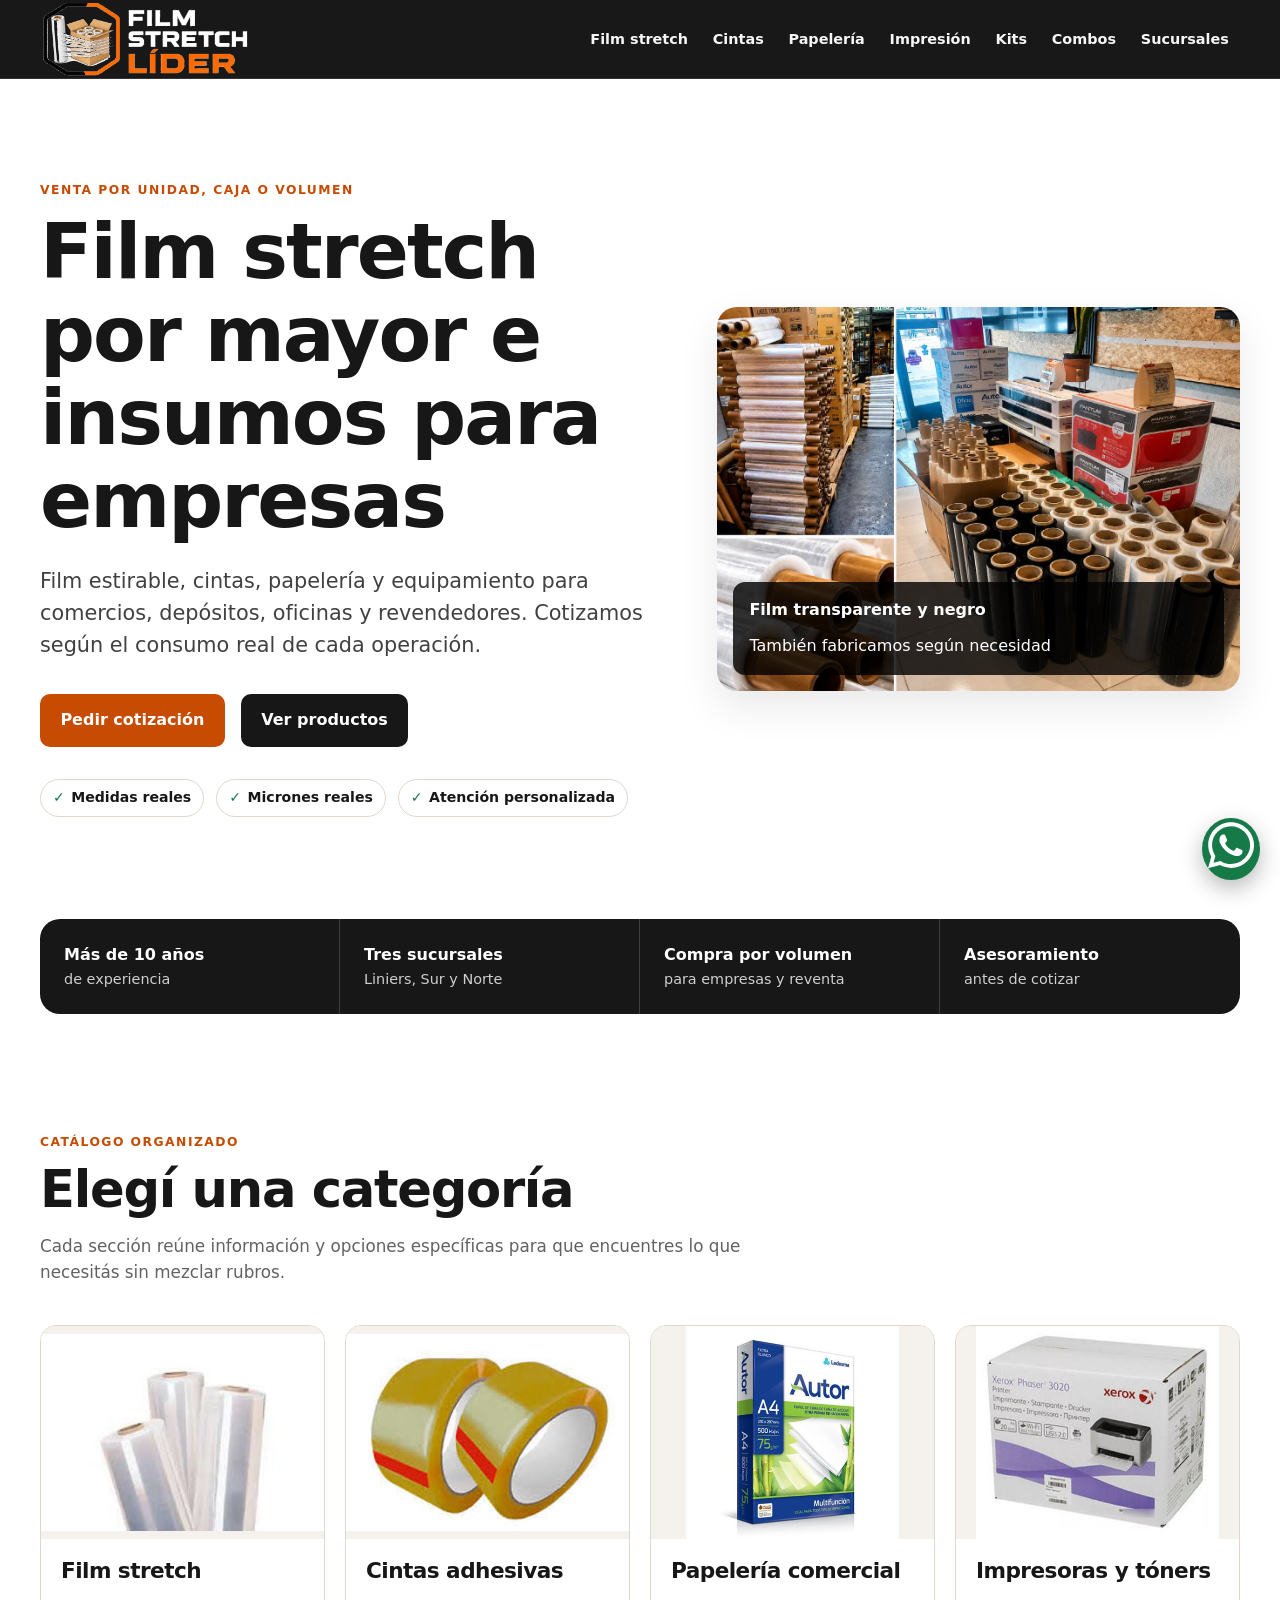
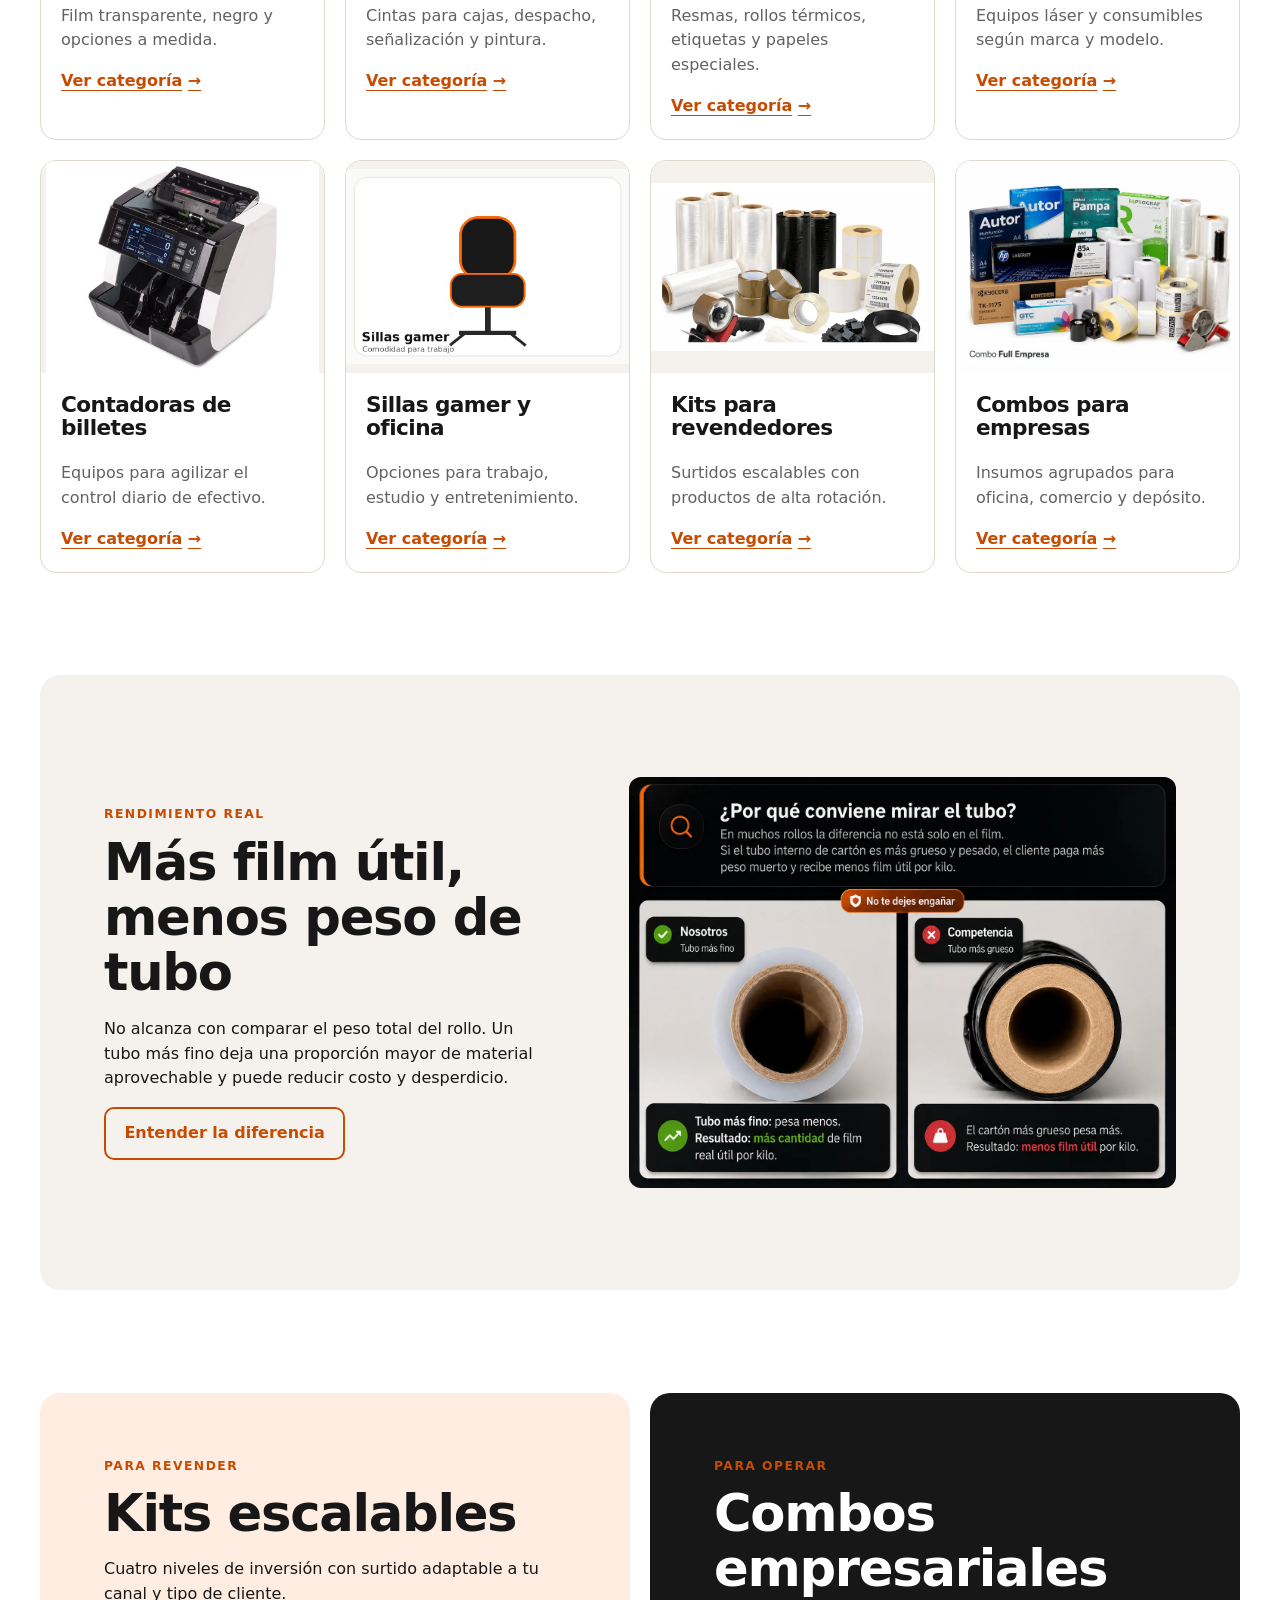
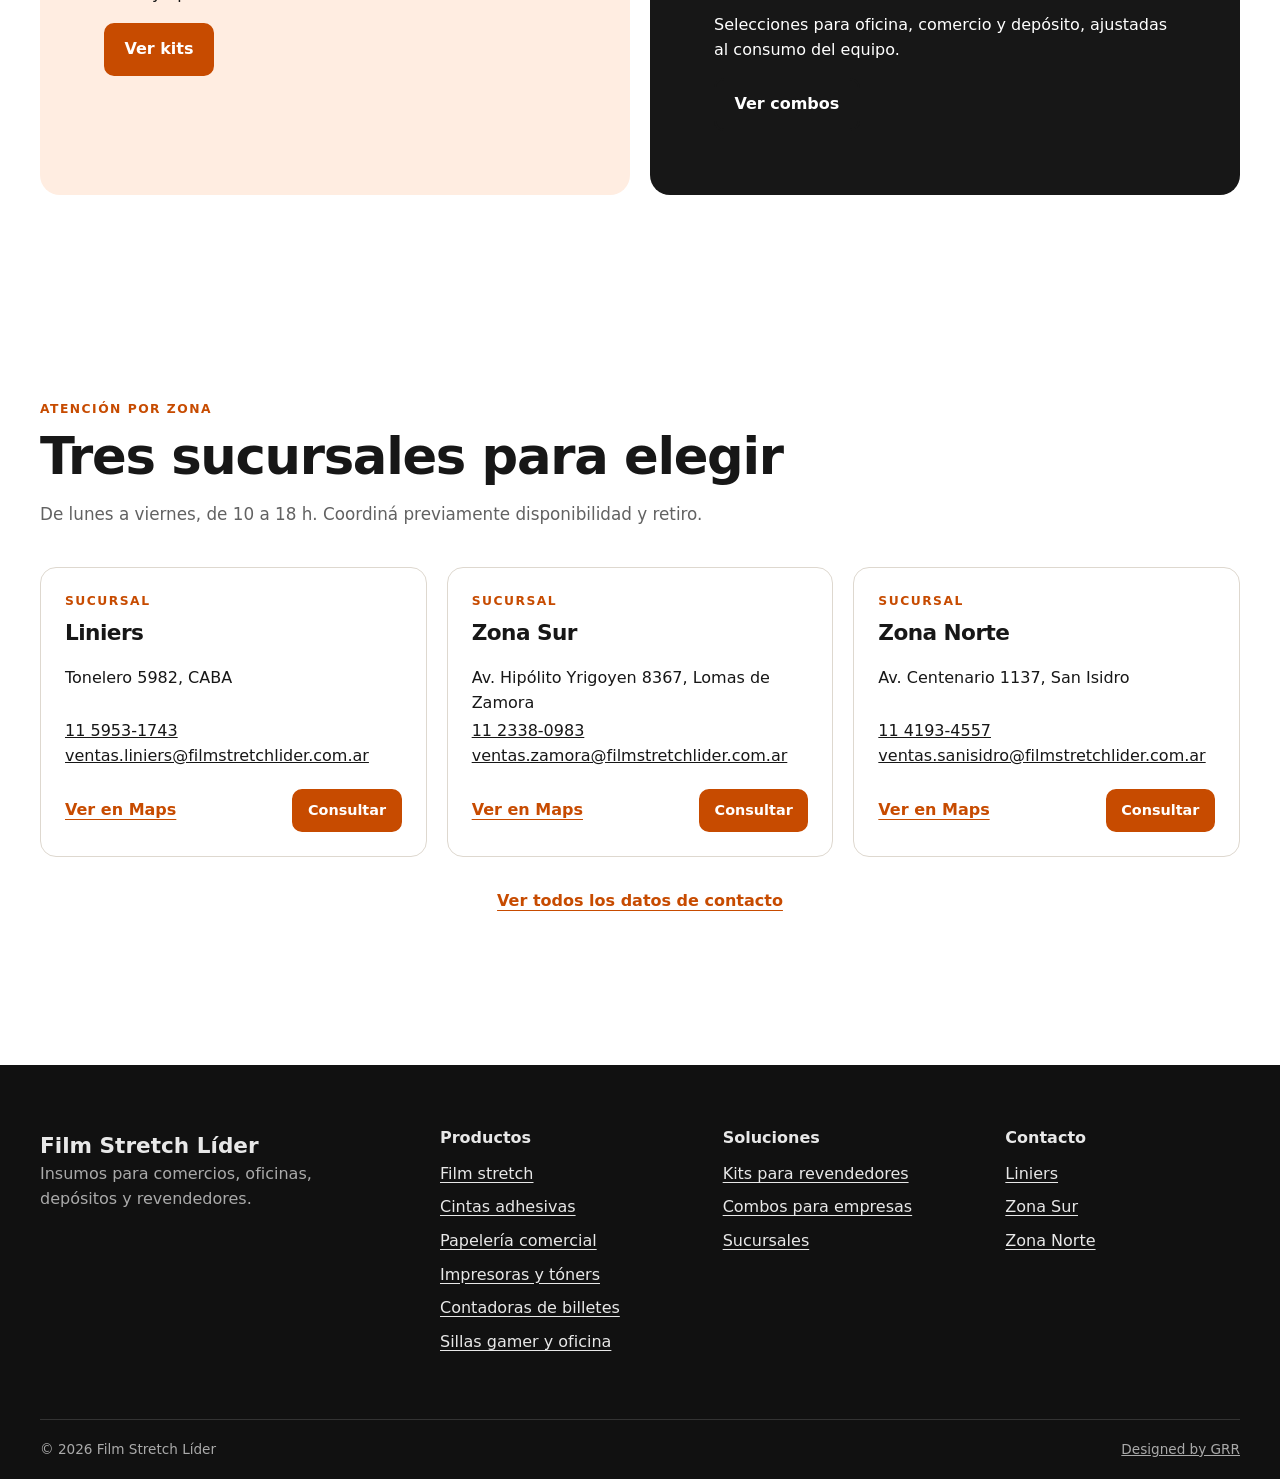
==== commit 27290663: "Aplicar correcciones visuales y de WhatsApp" ====
--- a/index.html
+++ b/index.html
@@ -5,7 +5,7 @@
   <meta name="theme-color" content="#111111"><meta property="og:locale" content="es_AR"><meta property="og:type" content="website">
   <meta property="og:title" content="Film stretch por mayor e insumos | Film Stretch Líder"><meta property="og:description" content="Film stretch por mayor y a medida, cintas, papelería, impresoras y otros insumos para comercios, depósitos, oficinas y revendedores."><meta property="og:url" content="https://www.filmstretchlider.com.ar/"><meta property="og:image" content="https://www.filmstretchlider.com.ar/assets/hero-collage.webp">
   <meta name="twitter:card" content="summary_large_image"><meta name="twitter:title" content="Film stretch por mayor e insumos | Film Stretch Líder"><meta name="twitter:description" content="Film stretch por mayor y a medida, cintas, papelería, impresoras y otros insumos para comercios, depósitos, oficinas y revendedores."><meta name="twitter:image" content="https://www.filmstretchlider.com.ar/assets/hero-collage.webp">
-  <link rel="stylesheet" href="styles.css?v=20260719a">
+  <link rel="stylesheet" href="styles.css?v=20260719b">
   <script type="application/ld+json">{"@context":"https://schema.org","@graph":[{"@type":"Organization","@id":"https://www.filmstretchlider.com.ar/#organization","name":"Film Stretch Líder","url":"https://www.filmstretchlider.com.ar/","logo":"https://www.filmstretchlider.com.ar/assets/logo-filmstretchlider.png","email":"ventas.liniers@filmstretchlider.com.ar","contactPoint":[{"@type":"ContactPoint","telephone":"+54 9 11 5953-1743","contactType":"ventas","areaServed":"AR","availableLanguage":"Spanish"},{"@type":"ContactPoint","telephone":"+54 9 11 2338-0983","contactType":"ventas","areaServed":"AR","availableLanguage":"Spanish"},{"@type":"ContactPoint","telephone":"+54 9 11 4193-4557","contactType":"ventas","areaServed":"AR","availableLanguage":"Spanish"}]},{"@type":"WebSite","@id":"https://www.filmstretchlider.com.ar/#website","url":"https://www.filmstretchlider.com.ar/","name":"Film Stretch Líder","publisher":{"@id":"https://www.filmstretchlider.com.ar/#organization"},"inLanguage":"es-AR"}]}</script>
 </head><body>
 <header class="site-header" data-site-header>
@@ -32,14 +32,14 @@
     <div><h2>Contacto</h2><ul><li><a href="mailto:ventas.liniers@filmstretchlider.com.ar">Liniers</a></li><li><a href="mailto:ventas.zamora@filmstretchlider.com.ar">Zona Sur</a></li><li><a href="mailto:ventas.sanisidro@filmstretchlider.com.ar">Zona Norte</a></li></ul></div>
   </div>
   <div class="footer-bottom"><span>© 2026 Film Stretch Líder</span><a href="https://www.instagram.com/gonzaloramonrios/" target="_blank" rel="noopener noreferrer">Designed by GRR</a></div>
-</footer><button class="floating-whatsapp js-open-whatsapp" type="button" data-product="consulta general" aria-label="Consultar por WhatsApp"><span aria-hidden="true">WA</span></button>
+</footer><button class="floating-whatsapp js-open-whatsapp" type="button" data-product="consulta general" aria-label="Consultar por WhatsApp"><svg viewBox="0 0 448 512" aria-hidden="true" focusable="false"><path fill="currentColor" d="M380.9 97.1C339 55.1 283.2 32 223.9 32c-122.4 0-221.7 99.6-221.7 222 0 39.1 10.2 77.3 29.6 111L.3 480l117.7-30.9c32.4 17.7 68.9 27 106 27h.1c122.3 0 224.1-99.6 224.1-222 0-59.3-25.2-115-67.3-157zm-157 341.6c-33.2 0-65.7-8.9-94-25.8l-6.7-4-69.8 18.3L72 359.2l-4.4-7c-18.5-29.4-28.2-63.4-28.2-98.2 0-101.7 82.8-184.5 184.6-184.5 49.3 0 95.6 19.2 130.4 54.1 34.8 34.9 56.2 81.2 56.1 130.5 0 101.8-84.9 184.6-186.6 184.6zm101.2-138.2c-5.5-2.8-32.8-16.1-37.9-18-5.1-1.9-8.8-2.8-12.5 2.8-3.7 5.6-14.3 18-17.6 21.8-3.2 3.7-6.5 4.2-12 1.4-32.6-16.3-54-29.1-75.6-66-5.7-9.8 5.7-9.1 16.3-30.3 1.8-3.7.9-6.9-.5-9.7-1.4-2.8-12.5-30.1-17.1-41.2-4.5-10.8-9.1-9.3-12.5-9.5-3.2-.2-6.9-.2-10.6-.2-3.7 0-9.7 1.4-14.8 6.9-5.1 5.6-19.4 19-19.4 46.3s19.9 53.7 22.6 57.4c2.8 3.7 39.1 59.7 94.8 83.8 35.2 15.2 49 16.5 66.6 13.9 10.7-1.6 32.8-13.4 37.4-26.4 4.6-13 4.6-24.1 3.2-26.4-1.3-2.5-5-3.9-10.5-6.6z"/></svg></button>
 <div class="whatsapp-modal" hidden>
   <div class="modal-backdrop" data-close-modal></div>
   <section class="modal-panel" role="dialog" aria-modal="true" aria-labelledby="whatsapp-title" aria-describedby="whatsapp-product">
     <button class="modal-close" type="button" data-close-modal aria-label="Cerrar">×</button>
     <p class="kicker">Atención personalizada</p><h2 id="whatsapp-title">Elegí una sucursal</h2>
     <p id="whatsapp-product" data-modal-product>Consulta general</p>
-    <div class="branch-options"><a href="#" data-whatsapp data-phone="5491159531743" data-branch="Liniers"><strong>Liniers</strong><span>11 5953-1743</span></a><a href="#" data-whatsapp data-phone="5491123380983" data-branch="Zona Sur"><strong>Zona Sur</strong><span>11 2338-0983</span></a><a href="#" data-whatsapp data-phone="5491141934557" data-branch="Zona Norte"><strong>Zona Norte</strong><span>11 4193-4557</span></a></div>
+    <div class="branch-options"><a href="#" data-whatsapp data-phone="5491159531743" data-branch="Liniers"><strong>Liniers</strong><span class="branch-address">Tonelero 5982, CABA</span><span class="branch-phone">WhatsApp: 11 5953-1743</span></a><a href="#" data-whatsapp data-phone="5491123380983" data-branch="Zona Sur"><strong>Zona Sur</strong><span class="branch-address">Av. Hipólito Yrigoyen 8367, Lomas de Zamora</span><span class="branch-phone">WhatsApp: 11 2338-0983</span></a><a href="#" data-whatsapp data-phone="5491141934557" data-branch="Zona Norte"><strong>Zona Norte</strong><span class="branch-address">Av. Centenario 1137, San Isidro</span><span class="branch-phone">WhatsApp: 11 4193-4557</span></a></div>
     <p class="modal-note">El mensaje incluirá el producto consultado para agilizar la respuesta.</p>
   </section>
 </div>
